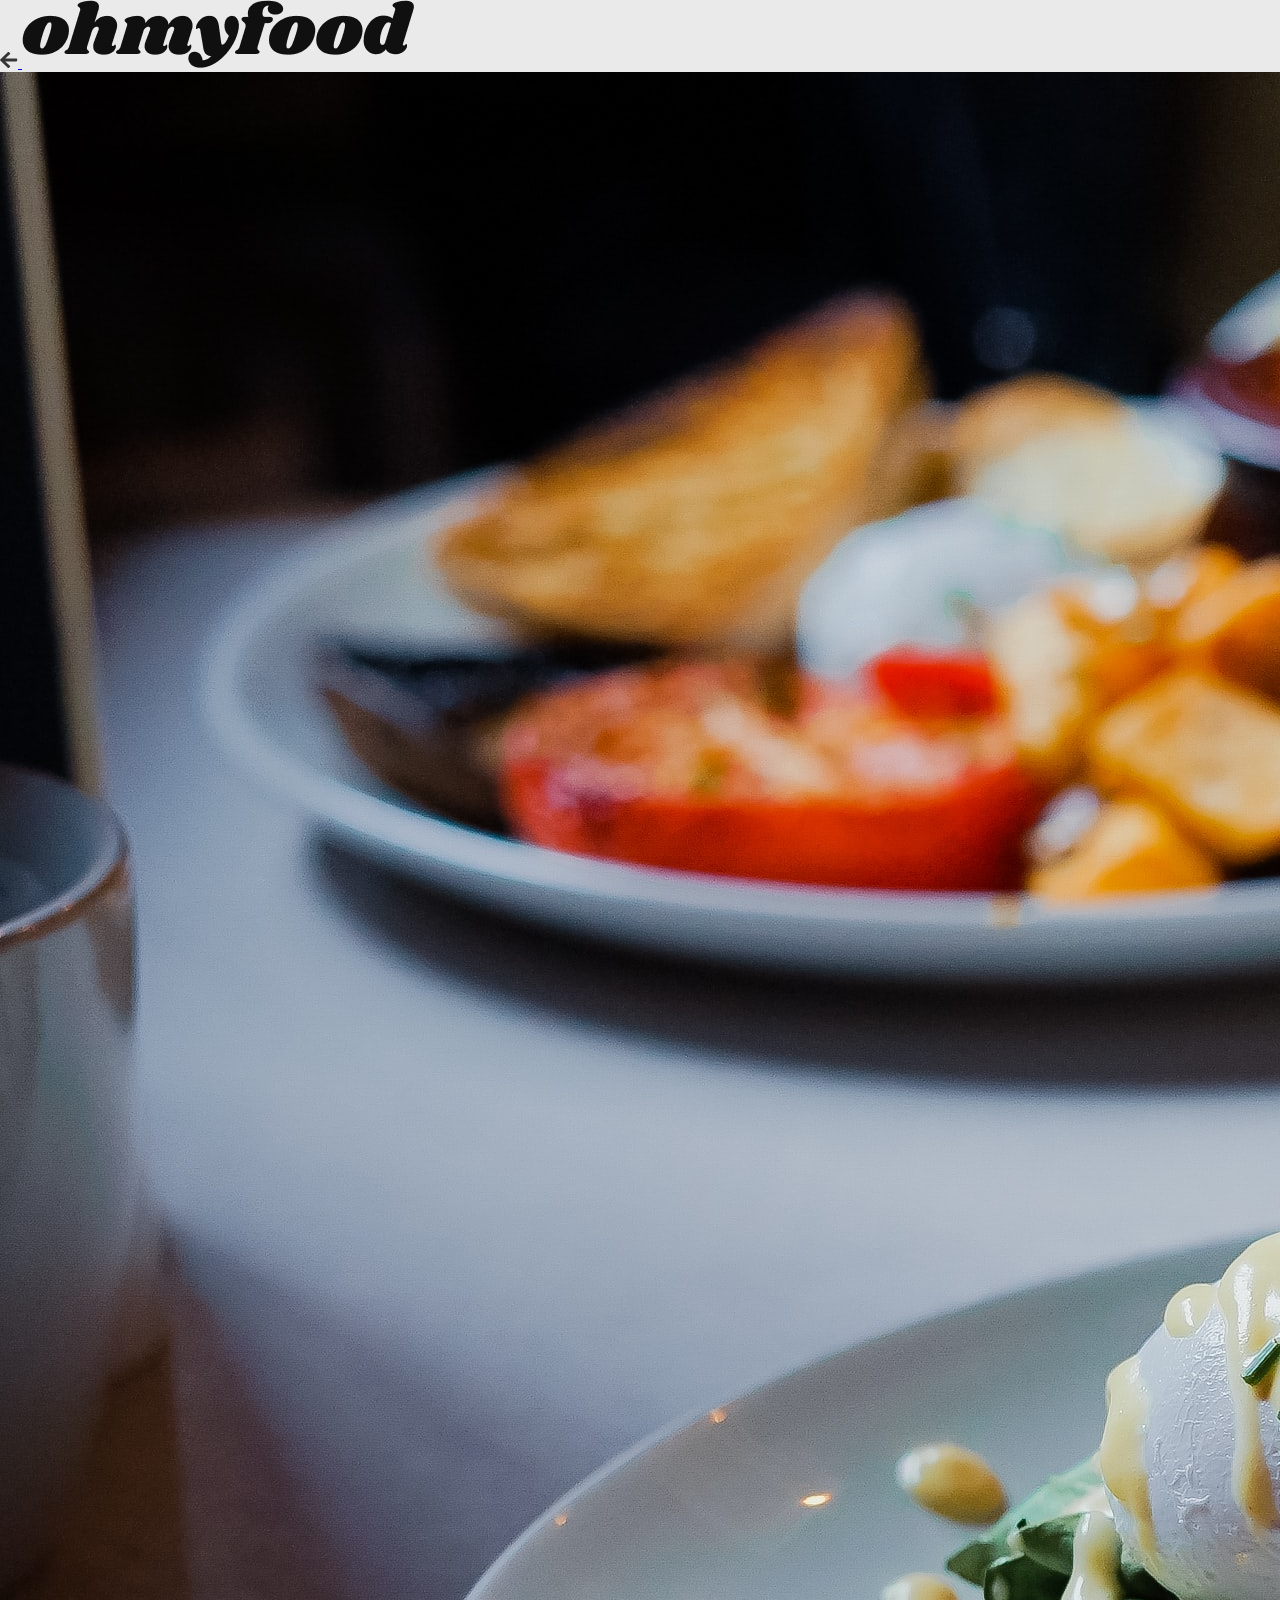
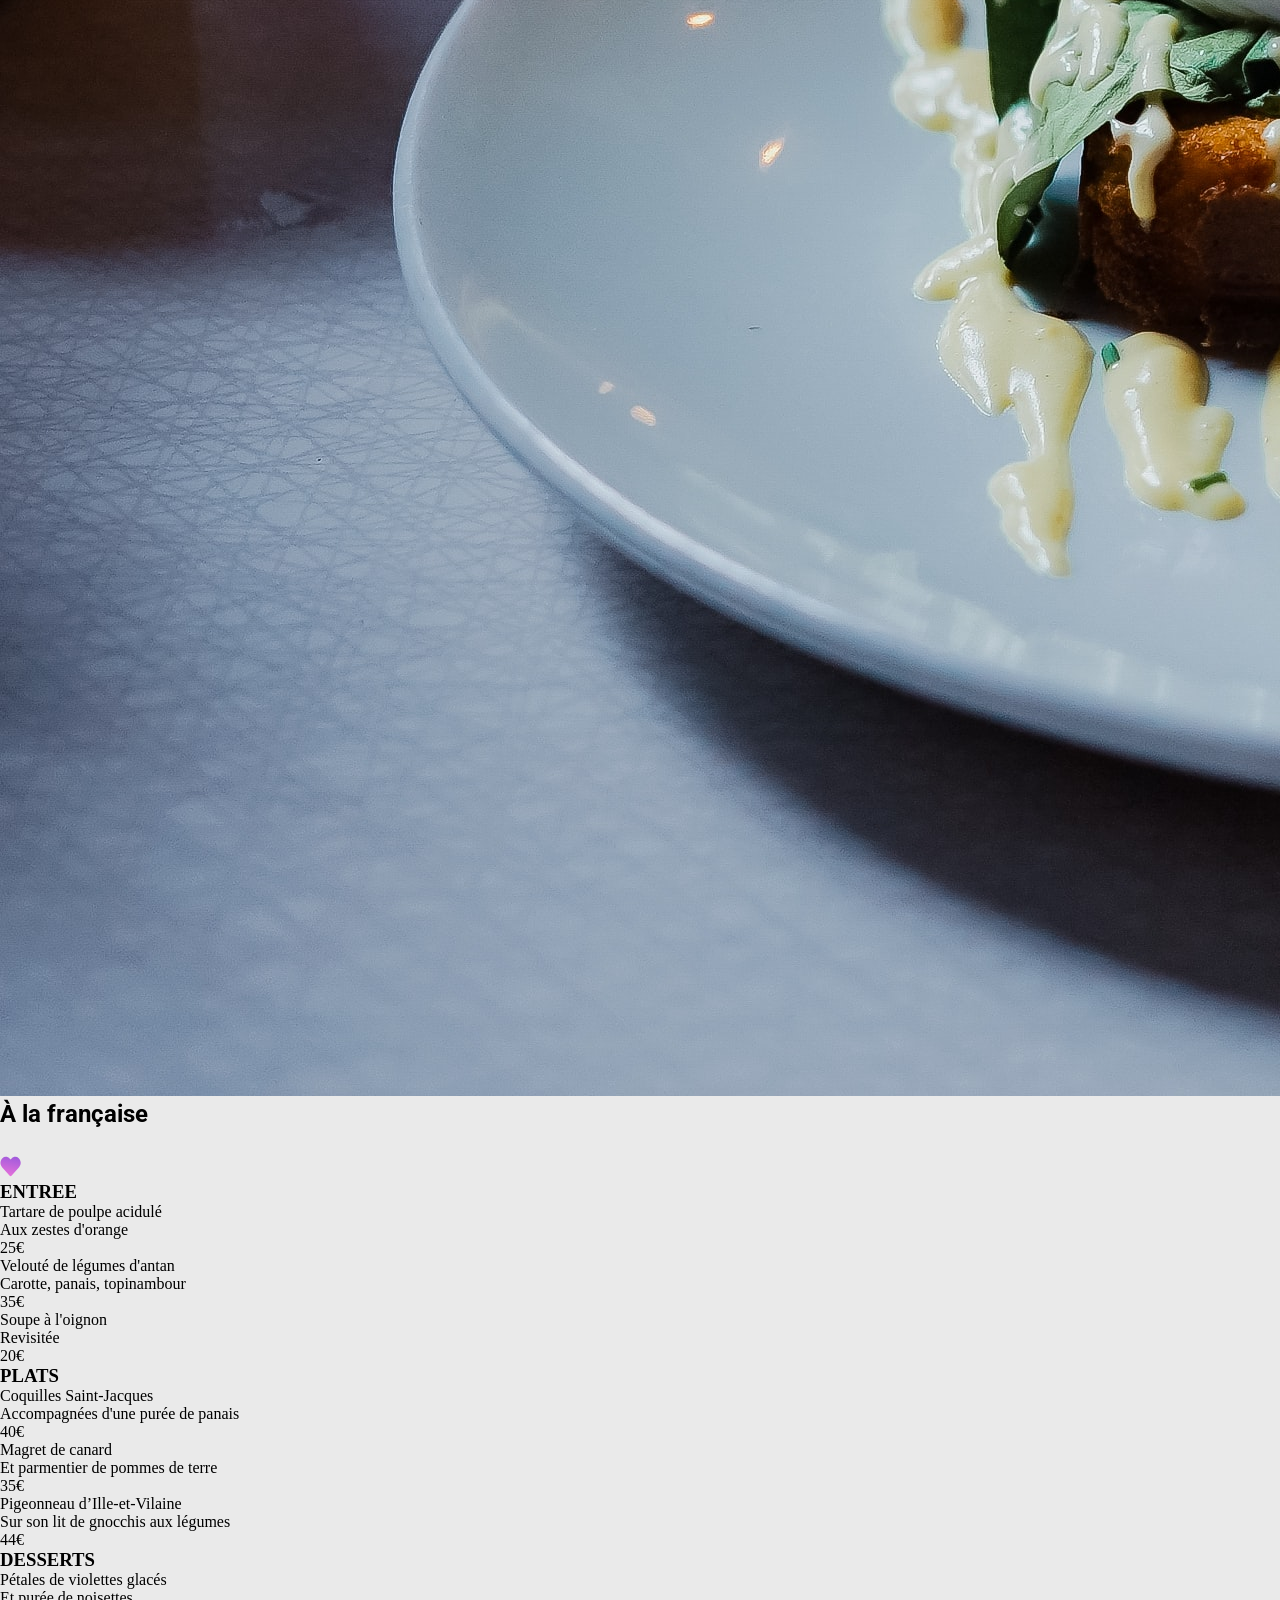
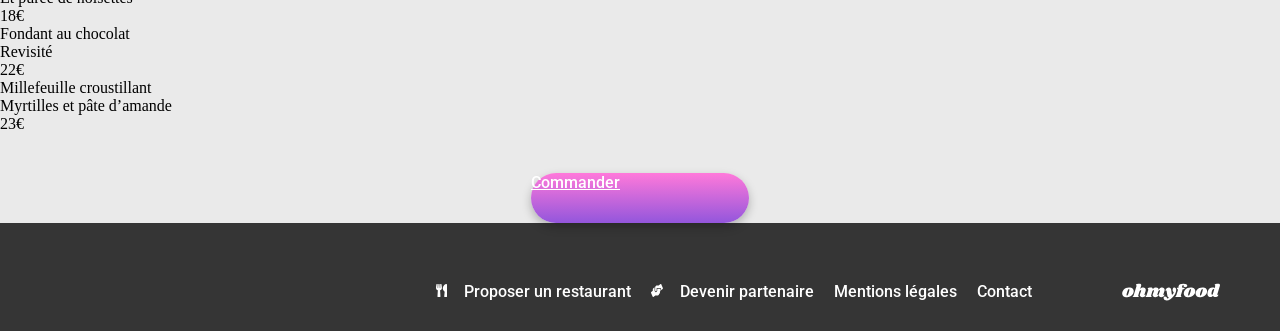
==== a-la-française.html @ cc8b1e30 "ajout du css version mobile" ====
<!DOCTYPE html>
<html lang="en">
<head>
    <meta charset="UTF-8">
    <meta name="viewport" content="width=device-width, initial-scale=1.0">
   <link rel="stylesheet" href="https://fonts.googleapis.com/css2?family=Roboto:wght@300;500;700&amp;family=Shrikhand&amp;display=swap">
    <link rel="stylesheet" href="style.css">
    <link rel="stylesheet" href="index.html">
    <link rel="stylesheet" href="../mon-nouveau-projet/a-la-française.html">
    <link rel="stylesheet" href="index.html/restaurant/a-la-française">
    <title>OhMyFood- Menu a-la-française</title>
</head>
<body>
    <div class="loader">
        <div class="loader_container">
            <div class="loader_container_logo"></div>
        </div>
    </div>
    <header>
        <nav>
            <a href="index.html">
                <svg width="18" height="16" viewBox="0 0 18 16" fill="none" xmlns="http://www.w3.org/2000/svg">
                    <path d="M9.88557 14.9283L9.03347 15.7417C8.67267 16.0861 8.08924 16.0861 7.73228 15.7417L0.270601 8.62285C-0.0902003 8.27845 -0.0902003 7.72155 0.270601 7.38081L7.73228 0.258301C8.09308 -0.0861003 8.6765 -0.0861003 9.03347 0.258301L9.88557 1.07167C10.2502 1.41974 10.2425 1.98763 9.87022 2.32837L5.24505 6.53446H16.2764C16.7869 6.53446 17.1976 6.9265 17.1976 7.41379V8.58622C17.1976 9.07351 16.7869 9.46554 16.2764 9.46554H5.24505L9.87022 13.6716C10.2464 14.0124 10.254 14.5803 9.88557 14.9283Z" fill="#353535"></path>
                </svg>  
            </a>

            <img class="" src="logo/ohmyfood.png" alt="OhMyFood">
        </nav>
        
        <img class="MenuBanner" src="logo/restaurants/toa-heftiba-DQKerTsQwi0-unsplash.jpg" alt="OhMyFood Menu à la française">

    </header>
    <main class="containerRestaurant">
        <div class="restaurantName">
            <h2>À la française</h2>
            <svg class="heart--inactive" width="23" height="21" viewBox="0 0 25 21" fill="none" xmlns="http://www.w3.org/2000/svg">
                <path d="M20.3647 1.4363C18.01 -0.752765 14.5081 -0.359015 12.3468 2.0738L11.5003 3.02536L10.6538 2.0738C8.49677 -0.359015 4.99052 -0.752765 2.63583 1.4363C-0.0626076 3.9488 -0.204405 8.45817 2.21044 11.1816L10.5249 20.5472C11.062 21.1519 11.9343 21.1519 12.4714 20.5472L20.7858 11.1816C23.205 8.45817 23.0632 3.9488 20.3647 1.4363Z" fill="url(#paint0_linear_25368_712)"></path>
                <defs>
                <linearGradient id="paint0_linear_25368_712" x1="11.5" y1="-5.45973" x2="3.93419" y2="27.9927" gradientUnits="userSpaceOnUse">
                <stop stop-color="#9356DC"></stop>
                <stop offset="1" stop-color="#FF79DA"></stop>
                </linearGradient>
                </defs>
            </svg>
        </div>

        <div class="cardsMenuList">
            <h3 class="cardsMenuList_title">ENTREE</h3>
            <ul class="cardsMenuList_content">
                <li>
                    <div class="dishDescription">
                        <p class="dishTitle">Tartare de poulpe acidulé</p>
                        <p class="dishInfo">Aux zestes d'orange</p>
                    </div>

                    <span class="dishPrice">25€</span>
                </li>
                <li>
                    <div class="dishDescription">
                        <p class="dishTitle">Velouté de légumes d'antan</p>
                        <p class="dishInfo">Carotte, panais, topinambour</p>
                    </div>

                    <span class="dishPrice">35€</span>
                </li>
                <li>
                    <div class="dishDescription">
                        <p class="dishTitle">Soupe à l'oignon</p>
                        <p class="dishInfo">Revisitée</p>
                    </div>

                    <span class="dishPrice">20€</span>
                </li>
            </ul>
        </div>
        <div class="cardsMenuList">
            <h3 class="cardsMenuList_title">PLATS</h3>
            <ul class="cardsMenuList_content">
                <li>
                    <div class="dishDescription">
                        <p class="dishTitle">Coquilles Saint-Jacques</p>
                        <p class="dishInfo">Accompagnées d'une purée de panais</p>
                    </div>

                    <span class="dishPrice">40€</span>
                </li>
                <li>
                    <div class="dishDescription">
                        <p class="dishTitle">Magret de canard</p>
                        <p class="dishInfo">Et parmentier de pommes de terre</p>
                    </div>

                    <span class="dishPrice">35€</span>
                </li>
                <li>
                    <div class="dishDescription">
                        <p class="dishTitle">Pigeonneau d’Ille-et-Vilaine</p>
                        <p class="dishInfo">Sur son lit de gnocchis aux légumes</p>
                    </div>

                    <span class="dishPrice">44€</span>
                </li>
            </ul>
        </div>
        <div class="cardsMenuList">
            <h3 class="cardsMenuList_title">DESSERTS</h3>
            <ul class="cardsMenuList_content">
                <li>
                    <div class="dishDescription">
                        <p class="dishTitle">Pétales de violettes glacés</p>
                        <p class="dishInfo">Et purée de noisettes</p>
                    </div>

                    <span class="dishPrice">18€</span>
                </li>
                <li>
                    <div class="dishDescription">
                        <p class="dishTitle">Fondant au chocolat</p>
                        <p class="dishInfo">Revisité</p>
                    </div>

                    <span class="dishPrice">22€</span>
                </li>
                <li>
                    <div class="dishDescription">
                        <p class="dishTitle">Millefeuille croustillant</p>
                        <p class="dishInfo">Myrtilles et pâte d’amande</p>
                    </div>

                    <span class="dishPrice">23€</span>
                </li>
            </ul>
        </div>
        <a class="btn" href="#">Commander</a>
    </main>
    <footer>
        <svg width="98" height="18" viewBox="0 0 98 18" fill="none" xmlns="http://www.w3.org/2000/svg">
            <path d="M6.966 4.478C8.598 4.478 9.798 4.808 10.566 5.468C11.346 6.128 11.736 6.992 11.736 8.06C11.736 8.42 11.688 8.822 11.592 9.266C11.364 10.25 10.938 11.114 10.314 11.858C9.69 12.59 8.922 13.16 8.01 13.568C7.11 13.964 6.132 14.162 5.076 14.162C3.408 14.162 2.172 13.832 1.368 13.172C0.576 12.5 0.18 11.612 0.18 10.508C0.18 10.136 0.228 9.722 0.324 9.266C0.552 8.33 0.984 7.502 1.62 6.782C2.268 6.05 3.054 5.486 3.978 5.09C4.914 4.682 5.91 4.478 6.966 4.478ZM6.912 6.08C6.66 6.08 6.39 6.308 6.102 6.764C5.826 7.208 5.496 8.054 5.112 9.302C4.728 10.55 4.536 11.426 4.536 11.93C4.536 12.194 4.578 12.374 4.662 12.47C4.746 12.554 4.86 12.596 5.004 12.596C5.256 12.62 5.514 12.404 5.778 11.948C6.054 11.492 6.396 10.604 6.804 9.284C7.176 8.12 7.362 7.274 7.362 6.746C7.362 6.494 7.32 6.32 7.236 6.224C7.164 6.128 7.056 6.08 6.912 6.08ZM22.4949 11.516C22.4709 11.564 22.4589 11.636 22.4589 11.732C22.4589 11.816 22.4769 11.882 22.5129 11.93C22.5609 11.978 22.6209 12.002 22.6929 12.002C22.8369 12.002 22.9569 11.942 23.0529 11.822C23.1609 11.69 23.2329 11.624 23.2689 11.624C23.3289 11.624 23.3769 11.666 23.4129 11.75C23.4489 11.822 23.4669 11.912 23.4669 12.02C23.4789 12.368 23.3649 12.71 23.1249 13.046C22.8849 13.37 22.5309 13.64 22.0629 13.856C21.6069 14.06 21.0549 14.162 20.4069 14.162C19.6149 14.162 18.9849 13.982 18.5169 13.622C18.0489 13.25 17.8089 12.758 17.7969 12.146C17.7969 11.702 17.9049 11.204 18.1209 10.652L19.1109 8.06C19.1709 7.904 19.2009 7.778 19.2009 7.682C19.2009 7.526 19.1469 7.406 19.0389 7.322C18.9429 7.226 18.8229 7.178 18.6789 7.178C18.4509 7.178 18.2169 7.286 17.9769 7.502C17.7489 7.706 17.5629 8.042 17.4189 8.51V8.474L16.2849 12.128C16.2489 12.272 16.2309 12.398 16.2309 12.506C16.2309 12.662 16.2609 12.788 16.3209 12.884C16.3809 12.968 16.4649 13.052 16.5729 13.136C16.6569 13.22 16.7169 13.292 16.7529 13.352C16.7889 13.4 16.7949 13.466 16.7709 13.55C16.7109 13.706 16.5909 13.82 16.4109 13.892C16.2309 13.964 15.9549 14 15.5829 14H11.4789C11.1669 14 10.9389 13.952 10.7949 13.856C10.6509 13.748 10.6029 13.61 10.6509 13.442C10.6989 13.298 10.8249 13.172 11.0289 13.064C11.2089 12.968 11.3589 12.854 11.4789 12.722C11.5989 12.59 11.7009 12.38 11.7849 12.092L14.5209 3.11C14.5569 3.002 14.5749 2.912 14.5749 2.84C14.5749 2.708 14.5389 2.6 14.4669 2.516C14.4069 2.432 14.3229 2.348 14.2149 2.264C14.0949 2.168 14.0049 2.084 13.9449 2.012C13.8969 1.94 13.8909 1.844 13.9269 1.724C13.9989 1.448 14.3769 1.208 15.0609 1.004C15.7449 0.799999 16.4589 0.698 17.2029 0.698C17.8989 0.698 18.4089 0.83 18.7329 1.094C19.0689 1.358 19.2369 1.718 19.2369 2.174C19.2369 2.438 19.1949 2.696 19.1109 2.948L18.1389 6.116C18.6069 5.504 19.0989 5.078 19.6149 4.838C20.1429 4.598 20.7129 4.478 21.3249 4.478C22.0569 4.478 22.6449 4.7 23.0889 5.144C23.5449 5.588 23.7729 6.164 23.7729 6.872C23.7729 7.244 23.7129 7.61 23.5929 7.97L22.4949 11.516ZM41.3582 11.516C41.3342 11.564 41.3222 11.636 41.3222 11.732C41.3222 11.816 41.3402 11.882 41.3762 11.93C41.4242 11.978 41.4842 12.002 41.5562 12.002C41.7002 12.002 41.8202 11.942 41.9162 11.822C42.0242 11.69 42.0962 11.624 42.1322 11.624C42.1922 11.624 42.2402 11.666 42.2762 11.75C42.3122 11.822 42.3302 11.912 42.3302 12.02C42.3422 12.368 42.2282 12.71 41.9882 13.046C41.7482 13.37 41.3942 13.64 40.9262 13.856C40.4702 14.06 39.9182 14.162 39.2702 14.162C38.4782 14.162 37.8482 13.982 37.3802 13.622C36.9122 13.25 36.6722 12.758 36.6602 12.146C36.6602 11.702 36.7682 11.204 36.9842 10.652L37.9742 8.06C38.0342 7.904 38.0642 7.778 38.0642 7.682C38.0642 7.526 38.0102 7.406 37.9022 7.322C37.8062 7.226 37.6862 7.178 37.5422 7.178C37.3382 7.178 37.1282 7.268 36.9122 7.448C36.6962 7.628 36.5042 7.91 36.3362 8.294L35.3462 11.516C35.3222 11.564 35.3102 11.636 35.3102 11.732C35.3102 11.816 35.3282 11.882 35.3642 11.93C35.4122 11.978 35.4722 12.002 35.5442 12.002C35.6882 12.002 35.8082 11.942 35.9042 11.822C36.0122 11.69 36.0842 11.624 36.1202 11.624C36.1802 11.624 36.2282 11.666 36.2642 11.75C36.3002 11.822 36.3182 11.912 36.3182 12.02C36.3302 12.368 36.2162 12.71 35.9762 13.046C35.7362 13.37 35.3822 13.64 34.9142 13.856C34.4582 14.06 33.9062 14.162 33.2582 14.162C32.4662 14.162 31.8362 13.982 31.3682 13.622C30.9002 13.25 30.6602 12.758 30.6482 12.146C30.6482 11.702 30.7562 11.204 30.9722 10.652L31.9622 8.06C32.0222 7.904 32.0522 7.778 32.0522 7.682C32.0522 7.526 31.9982 7.406 31.8902 7.322C31.7942 7.226 31.6742 7.178 31.5302 7.178C31.3262 7.178 31.1162 7.268 30.9002 7.448C30.6842 7.616 30.5042 7.892 30.3602 8.276L29.1722 12.128C29.1242 12.26 29.1002 12.386 29.1002 12.506C29.1002 12.65 29.1302 12.77 29.1902 12.866C29.2502 12.95 29.3342 13.04 29.4422 13.136C29.5262 13.208 29.5862 13.274 29.6222 13.334C29.6582 13.394 29.6642 13.466 29.6402 13.55C29.5922 13.706 29.4782 13.82 29.2982 13.892C29.1182 13.964 28.8362 14 28.4522 14H24.3482C24.0362 14 23.8142 13.952 23.6822 13.856C23.5382 13.748 23.4842 13.61 23.5202 13.442C23.5682 13.298 23.6942 13.172 23.8982 13.064C24.0782 12.968 24.2282 12.854 24.3482 12.722C24.4682 12.59 24.5702 12.38 24.6542 12.092L26.2562 6.89C26.2802 6.83 26.2922 6.746 26.2922 6.638C26.2922 6.506 26.2622 6.404 26.2022 6.332C26.1542 6.26 26.0702 6.17 25.9502 6.062C25.8302 5.966 25.7462 5.882 25.6982 5.81C25.6502 5.738 25.6442 5.642 25.6802 5.522C25.7522 5.246 26.1302 5.006 26.8142 4.802C27.4982 4.586 28.2122 4.478 28.9562 4.478C29.5442 4.478 30.0062 4.64 30.3422 4.964C30.6902 5.288 30.8582 5.732 30.8462 6.296C31.3382 5.612 31.8542 5.138 32.3942 4.874C32.9462 4.61 33.5402 4.478 34.1762 4.478C34.8722 4.478 35.4362 4.682 35.8682 5.09C36.3122 5.486 36.5582 6.008 36.6062 6.656C37.1222 5.84 37.6742 5.276 38.2622 4.964C38.8502 4.64 39.4922 4.478 40.1882 4.478C40.9202 4.478 41.5082 4.7 41.9522 5.144C42.4082 5.588 42.6362 6.164 42.6362 6.872C42.6362 7.244 42.5762 7.61 42.4562 7.97L41.3582 11.516ZM52.4658 4.478C52.9938 4.478 53.4138 4.694 53.7258 5.126C54.0498 5.546 54.2118 6.122 54.2118 6.854C54.2118 7.49 54.0978 8.174 53.8698 8.906C53.4258 10.382 52.7118 11.774 51.7278 13.082C50.7558 14.39 49.6338 15.44 48.3618 16.232C47.1018 17.024 45.8418 17.42 44.5818 17.42C43.9578 17.42 43.4178 17.312 42.9618 17.096C42.5178 16.88 42.1818 16.592 41.9538 16.232C41.7138 15.872 41.5938 15.488 41.5938 15.08C41.5938 14.9 41.6238 14.702 41.6838 14.486C41.7918 14.15 41.9718 13.892 42.2238 13.712C42.4758 13.532 42.7758 13.442 43.1238 13.442C43.6758 13.442 44.1258 13.628 44.4738 14C44.8338 14.384 45.0618 14.906 45.1578 15.566C45.9258 15.53 46.6338 15.2 47.2818 14.576C46.6698 14.468 46.2138 14.264 45.9138 13.964C45.6258 13.652 45.4278 13.172 45.3198 12.524L44.5998 8.114C44.5638 7.886 44.5098 7.73 44.4378 7.646C44.3778 7.55 44.2938 7.502 44.1858 7.502C44.1018 7.502 43.9998 7.544 43.8798 7.628C43.7718 7.712 43.6938 7.754 43.6458 7.754C43.5498 7.754 43.5018 7.652 43.5018 7.448C43.5018 7.28 43.5318 7.1 43.5918 6.908C43.8078 6.224 44.2098 5.648 44.7978 5.18C45.3858 4.7 46.0698 4.46 46.8498 4.46C47.6178 4.46 48.1818 4.688 48.5418 5.144C48.9138 5.6 49.1538 6.302 49.2618 7.25L49.8018 11.21C49.8378 11.51 49.9458 11.66 50.1258 11.66C50.3418 11.66 50.5938 11.468 50.8818 11.084C51.1698 10.688 51.4518 10.13 51.7278 9.41C51.3678 9.086 51.0918 8.714 50.8998 8.294C50.7078 7.874 50.6118 7.424 50.6118 6.944C50.6118 6.572 50.6598 6.236 50.7558 5.936C50.8998 5.456 51.1218 5.096 51.4218 4.856C51.7338 4.604 52.0818 4.478 52.4658 4.478ZM61.4319 0.698C62.7159 0.698 63.6759 0.896 64.3119 1.292C64.9599 1.676 65.2839 2.15 65.2839 2.714C65.2839 3.17 65.0919 3.524 64.7079 3.776C64.3359 4.016 63.8439 4.136 63.2319 4.136C62.6679 4.136 62.2299 3.998 61.9179 3.722C61.6059 3.446 61.4499 3.104 61.4499 2.696C61.4499 2.444 61.5279 2.18 61.6839 1.904C61.3239 1.904 61.0239 1.994 60.7839 2.174C60.5439 2.342 60.3579 2.636 60.2259 3.056C60.1539 3.32 60.1179 3.566 60.1179 3.794C60.1179 4.082 60.1659 4.31 60.2619 4.478C60.3699 4.634 60.5199 4.712 60.7119 4.712H61.7739C62.3979 4.712 62.7099 4.904 62.7099 5.288C62.7099 5.336 62.6979 5.408 62.6739 5.504C62.6019 5.768 62.4519 5.966 62.2239 6.098C62.0079 6.23 61.6779 6.296 61.2339 6.296H60.6939L58.9119 12.128C58.8759 12.272 58.8579 12.398 58.8579 12.506C58.8579 12.662 58.8879 12.788 58.9479 12.884C59.0079 12.968 59.0919 13.052 59.1999 13.136C59.2839 13.22 59.3439 13.292 59.3799 13.352C59.4159 13.4 59.4219 13.466 59.3979 13.55C59.3379 13.706 59.2179 13.82 59.0379 13.892C58.8579 13.964 58.5819 14 58.2099 14H54.1059C53.7939 14 53.5659 13.952 53.4219 13.856C53.2779 13.748 53.2299 13.61 53.2779 13.442C53.3259 13.298 53.4519 13.172 53.6559 13.064C53.8359 12.968 53.9859 12.854 54.1059 12.722C54.2259 12.59 54.3279 12.38 54.4119 12.092L55.8159 7.484C55.8759 7.304 55.9059 7.118 55.9059 6.926C55.9059 6.686 55.8519 6.5 55.7439 6.368C55.6479 6.224 55.4979 6.068 55.2939 5.9C55.1619 5.792 55.0599 5.702 54.9879 5.63C54.9279 5.546 54.8979 5.45 54.8979 5.342C54.8859 5.114 54.9639 4.952 55.1319 4.856C55.3119 4.76 55.6479 4.712 56.1399 4.712H56.5899C56.5059 4.412 56.4639 4.112 56.4639 3.812C56.4639 3.512 56.5179 3.2 56.6259 2.876C56.8539 2.264 57.3399 1.748 58.0839 1.328C58.8399 0.907999 59.9559 0.698 61.4319 0.698ZM68.5422 4.478C70.1742 4.478 71.3742 4.808 72.1422 5.468C72.9222 6.128 73.3122 6.992 73.3122 8.06C73.3122 8.42 73.2642 8.822 73.1682 9.266C72.9402 10.25 72.5142 11.114 71.8902 11.858C71.2662 12.59 70.4982 13.16 69.5862 13.568C68.6862 13.964 67.7082 14.162 66.6522 14.162C64.9842 14.162 63.7482 13.832 62.9442 13.172C62.1522 12.5 61.7562 11.612 61.7562 10.508C61.7562 10.136 61.8042 9.722 61.9002 9.266C62.1282 8.33 62.5602 7.502 63.1962 6.782C63.8442 6.05 64.6302 5.486 65.5542 5.09C66.4902 4.682 67.4862 4.478 68.5422 4.478ZM68.4882 6.08C68.2362 6.08 67.9662 6.308 67.6782 6.764C67.4022 7.208 67.0722 8.054 66.6882 9.302C66.3042 10.55 66.1122 11.426 66.1122 11.93C66.1122 12.194 66.1542 12.374 66.2382 12.47C66.3222 12.554 66.4362 12.596 66.5802 12.596C66.8322 12.62 67.0902 12.404 67.3542 11.948C67.6302 11.492 67.9722 10.604 68.3802 9.284C68.7522 8.12 68.9382 7.274 68.9382 6.746C68.9382 6.494 68.8962 6.32 68.8122 6.224C68.7402 6.128 68.6322 6.08 68.4882 6.08ZM80.3547 4.478C81.9867 4.478 83.1867 4.808 83.9547 5.468C84.7347 6.128 85.1247 6.992 85.1247 8.06C85.1247 8.42 85.0767 8.822 84.9807 9.266C84.7527 10.25 84.3267 11.114 83.7027 11.858C83.0787 12.59 82.3107 13.16 81.3987 13.568C80.4987 13.964 79.5207 14.162 78.4647 14.162C76.7967 14.162 75.5607 13.832 74.7567 13.172C73.9647 12.5 73.5687 11.612 73.5687 10.508C73.5687 10.136 73.6167 9.722 73.7127 9.266C73.9407 8.33 74.3727 7.502 75.0087 6.782C75.6567 6.05 76.4427 5.486 77.3667 5.09C78.3027 4.682 79.2987 4.478 80.3547 4.478ZM80.3007 6.08C80.0487 6.08 79.7787 6.308 79.4907 6.764C79.2147 7.208 78.8847 8.054 78.5007 9.302C78.1167 10.55 77.9247 11.426 77.9247 11.93C77.9247 12.194 77.9667 12.374 78.0507 12.47C78.1347 12.554 78.2487 12.596 78.3927 12.596C78.6447 12.62 78.9027 12.404 79.1667 11.948C79.4427 11.492 79.7847 10.604 80.1927 9.284C80.5647 8.12 80.7507 7.274 80.7507 6.746C80.7507 6.494 80.7087 6.32 80.6247 6.224C80.5527 6.128 80.4447 6.08 80.3007 6.08ZM95.2632 11.408C95.2392 11.504 95.2272 11.57 95.2272 11.606C95.2272 11.69 95.2512 11.756 95.2992 11.804C95.3472 11.852 95.4072 11.876 95.4792 11.876C95.6232 11.876 95.7432 11.816 95.8392 11.696C95.9472 11.564 96.0192 11.498 96.0552 11.498C96.1152 11.498 96.1632 11.54 96.1992 11.624C96.2352 11.708 96.2532 11.804 96.2532 11.912C96.2652 12.236 96.1392 12.566 95.8752 12.902C95.6232 13.238 95.2812 13.514 94.8492 13.73C94.4172 13.946 93.9492 14.054 93.4452 14.054C92.8452 14.054 92.3232 13.94 91.8792 13.712C91.4352 13.484 91.1292 13.184 90.9612 12.812C90.6372 13.232 90.2652 13.544 89.8452 13.748C89.4252 13.952 88.9812 14.054 88.5132 14.054C87.9612 14.054 87.4452 13.916 86.9652 13.64C86.4972 13.364 86.1192 12.974 85.8312 12.47C85.5552 11.954 85.4172 11.372 85.4172 10.724C85.4172 9.632 85.6212 8.606 86.0292 7.646C86.4492 6.674 87.0312 5.894 87.7752 5.306C88.5192 4.706 89.3652 4.406 90.3132 4.406C90.8292 4.406 91.2672 4.466 91.6272 4.586C91.9992 4.706 92.3352 4.886 92.6352 5.126L93.2472 3.11C93.2832 3.002 93.3012 2.912 93.3012 2.84C93.3012 2.708 93.2652 2.6 93.1932 2.516C93.1332 2.432 93.0492 2.348 92.9412 2.264C92.8212 2.168 92.7312 2.084 92.6712 2.012C92.6232 1.94 92.6172 1.844 92.6532 1.724C92.7252 1.448 93.1032 1.208 93.7872 1.004C94.4712 0.799999 95.1852 0.698 95.9292 0.698C96.6252 0.698 97.1352 0.83 97.4592 1.094C97.7952 1.358 97.9632 1.718 97.9632 2.174C97.9632 2.438 97.9212 2.696 97.8372 2.948L95.2632 11.408ZM92.2572 6.35C92.0652 6.182 91.8552 6.098 91.6272 6.098C91.2792 6.098 90.9372 6.356 90.6012 6.872C90.2652 7.388 89.9952 8.012 89.7912 8.744C89.5872 9.476 89.4912 10.136 89.5032 10.724C89.5032 11.384 89.7192 11.714 90.1512 11.714C90.3072 11.714 90.4392 11.654 90.5472 11.534C90.6552 11.402 90.7572 11.192 90.8532 10.904L92.2572 6.35Z" fill="white"></path>
        </svg>
        <ul>
            <li><svg width="11" height="13" viewBox="0 0 11 13" fill="none" xmlns="http://www.w3.org/2000/svg">
                    <path d="M5.49736 0.385973C5.51851 0.505308 5.92308 2.78538 5.92308 3.65628C5.92308 4.9842 5.18798 5.93127 4.1012 6.31213L4.44231 12.3576C4.46082 12.7055 4.1726 13 3.80769 13H2.11538C1.75313 13 1.46226 12.708 1.48077 12.3576L1.82188 6.31213C0.732452 5.93127 0 4.98166 0 3.65628C0 2.78284 0.404567 0.505308 0.425721 0.385973C0.510337 -0.129456 1.62356 -0.137073 1.69231 0.413902V3.99905C1.72668 4.08538 2.09159 4.0803 2.11538 3.99905C2.1524 3.35667 2.32428 0.464683 2.32692 0.398668C2.41418 -0.129456 3.50889 -0.129456 3.59351 0.398668C3.5988 0.467223 3.76803 3.35667 3.80505 3.99905C3.82885 4.0803 4.19639 4.08538 4.22813 3.99905V0.413902C4.29688 -0.134534 5.41274 -0.129456 5.49736 0.385973ZM8.64928 7.64005L8.25264 12.3398C8.22091 12.6953 8.51442 13 8.88462 13H10.3654C10.7171 13 11 12.7283 11 12.3906V0.60941C11 0.274254 10.7171 3.62896e-05 10.3654 3.62896e-05C8.18389 3.62896e-05 4.51106 4.53225 8.64928 7.64005Z" fill="white"></path>
                </svg>
                Proposer un restaurant
            </li>
            <li><svg width="12" height="13" viewBox="0 0 12 13" fill="none" xmlns="http://www.w3.org/2000/svg">
                    <path d="M9.08765 4.87486H6.2572V6.29686C6.2572 7.30495 5.65573 8.12514 4.91646 8.12514C4.1772 8.12514 3.57573 7.30495 3.57573 6.29686V3.2091L2.3672 4.19941C2.00781 4.49143 1.78808 5.02214 1.78808 5.59094V6.79202L0.298367 7.96516C0.0134597 8.18862 -0.0852336 8.68632 0.0804966 9.07483L1.57021 12.5943C1.73407 12.9828 2.09905 13.1148 2.38396 12.8914L4.30941 11.3754H6.85309C7.51042 11.3754 8.04485 10.6466 8.04485 9.75027H8.3428C8.67239 9.75027 8.93868 9.38716 8.93868 8.93771V7.31257H9.08765C9.33531 7.31257 9.53456 7.04087 9.53456 6.70314V5.48429C9.53456 5.14656 9.33531 4.87486 9.08765 4.87486ZM11.838 3.92517L10.3483 0.405735C10.1844 0.0172256 9.81947 -0.114817 9.53456 0.10864L7.60911 1.62459H5.70601C5.48255 1.62459 5.26468 1.71092 5.07475 1.8709L4.45093 2.40161C4.27589 2.54888 4.17161 2.81043 4.17161 3.08975V6.29686C4.17161 6.85804 4.50493 7.31257 4.91646 7.31257C5.328 7.31257 5.66132 6.85804 5.66132 6.29686V4.06229H9.08765C9.66305 4.06229 10.1304 4.69965 10.1304 5.48429V6.20798L11.6202 5.03484C11.9051 4.80884 12.0019 4.31368 11.838 3.92517Z" fill="white"></path>
                </svg>
                Devenir partenaire
            </li>
            <li>Mentions légales</li>
            <li><a href>Contact</a></li>
        </ul>
    </footer>

</body>

  
</body>
</html>
---- style.css ----
@charset "UTF-8";
* {
  margin: 0;
  padding: 0;
  box-sizing: border-box;
}

/*=====mobile device======*/
h1 {
  font-family: "roboto" sans-serif;
  font-size: 24px;
  color: black;
  font-weight: 700;
  line-height: 28px;
  color: #000;
  margin: 0px;
  padding: 39px 50px 0px 50px;
}

h2 {
  font-family: "roboto";
  font-size: 24px;
  color: black;
  font-weight: 700;
  margin: 0px;
  padding: 0px 0px 26px 20px;
}

body {
  background-color: #eaeaea;
  margin: 0px;
  padding: 0px;
}

head {
  display: none;
}

/*================Header===============*/
.loader {
  position: absolute;
  background-color: #353535;
  position: fixed;
  width: 100vw;
  height: 100vh;
  top: 0px;
  left: 0px;
  right: 0px;
  bottom: 0px;
  z-index: 100;
  opacity: 0;
  animation-name: anim-loader;
  animation-duration: 2s;
  animation-fill-mode: forwards;
}

.loader_content {
  display: flex;
  flex-direction: column;
  justify-content: center;
  align-items: center;
  width: 100%;
  height: 100%;
}

.loader_title {
  font-family: Shrikhand;
  font-size: 70px;
  font-weight: 400;
  color: white;
}

.loader_anim {
  width: 80px;
  height: 80px;
  border: 15px solid #FF79DA;
  border-bottom-color: #9356DC;
  border-radius: 50%;
  box-sizing: border-box;
  animation: rotation 1s linear infinite;
}

.top-bar {
  position: relative;
  background-color: white;
  width: 100%;
  height: 63px;
  display: flex;
  align-items: center;
  justify-content: center;
  box-shadow: 0px 2px 4px 0px rgba(0, 0, 38, 0.15);
}

.top-bar_img {
  display: block;
  height: 30px;
  width: 162px;
}

/*================Section banniére============*/
.location {
  width: 100%;
  height: 50px;
  background-color: #eaeaea;
  display: flex;
  gap: 17px;
  justify-content: center;
  align-items: center;
}

.location i {
  color: #353535;
}

.fa-solid {
  font-weight: 900;
  font-family: "Font Awesome 6 Free";
}

.location_input {
  padding: 0px;
  width: 110px;
  height: 100%;
  border: none;
  background-color: transparent;
  font-family: "roboto";
  font-size: 16px;
  color: #353535;
}

.reservation {
  background-color: #f6f6f6;
  padding-bottom: 57px;
  text-align: center;
}

h1 {
  font-family: "roboto", sans-serif;
  font-size: 24px;
  font-weight: 700;
  margin: 0px;
  padding: 39px 50px 0px 50px;
  color: #000;
}

.reservation p {
  font-family: "roboto", sans-serif;
  font-size: 16px;
  color: #353535;
  font-weight: 300;
  padding: 0px 30px 29px 30px;
  margin: 0px;
}

.reservation .btn {
  margin-top: 27px;
}

.btn {
  width: 218px;
  height: 50px;
  border-radius: 25px;
  border: none;
  background: linear-gradient(#FF79DA, #9356DC);
  box-shadow: 0px 4px 10px 0px rgba(0, 0, 0, 0.25);
  font-family: "Roboto", sans-serif;
  font-size: 16px;
  color: white;
  font-weight: 500;
  display: block;
  position: relative;
  margin-left: auto;
  margin-right: auto;
  z-index: 1;
}

.btn::after {
  content: "";
  border-radius: 25px;
  position: absolute;
  top: 0;
  right: 0;
  bottom: 0;
  left: 0;
  background-color: rgba(255, 255, 255, 0.2);
  box-shadow: 0px 4px 15px 0px rgba(0, 0, 0, 0.35);
  opacity: 0;
  z-index: -1;
  transition: opacity 300ms;
}

/*=================Section Fonctionnement===========*/
.fonctionnement {
  background-color: white;
  padding: 48px 0px 60px 0px;
}

h2 {
  font-family: "roboto", sans-serif;
  font-size: 24px;
  font-weight: 700;
  padding: 0px 0px 26px 20px;
  color: #000;
  margin: 0px;
}

.fonctionnement .container-fonc {
  display: flex;
  flex-flow: row wrap;
  align-items: center;
  gap: 25px;
  padding: 0px 20px 0px 20px;
}

.fonctionnement .choice {
  position: relative;
  padding-left: 12px;
  width: 95%;
}

.fonctionnement .choice_number {
  display: inline-block;
  margin: 0px;
  position: absolute;
  left: 0px;
  top: 24px;
  background-color: #9356DC;
  height: 24px;
  width: 24px;
  line-height: 26px;
  text-align: center;
  border-radius: 24px;
  font-family: "Roboto", sans-serif;
  font-size: 14px;
  color: #f6f6f6;
  font-weight: 500;
}

.fonctionnement .choice_bloc {
  height: 72px;
  background-color: #f6f6f6;
  border-radius: 20px;
  box-shadow: 0px 4px 15px 0px rgba(0, 0, 0, 0.15);
  padding-left: 33px;
  display: flex;
  align-items: center;
  gap: 27px;
}

.fonctionnement .choice_bloc--grey {
  color: #7e7e7e;
}

.fonctionnement .choice_bloc--purple {
  color: #9356DC;
}

.fonctionnement .choice_bloc p {
  margin: 0px;
  font-family: "Roboto", sans-serif;
  font-size: 16px;
  color: black;
  font-weight: 500;
}

/*=================Section Restaurants==============*/
.restaurant {
  padding: 54px 0px 66px 0px;
  width: 100%;
}

.restaurant .rest-container {
  display: flex;
  flex-direction: column;
  align-items: center;
  gap: 18px;
}

.restaurant .rest-container_link {
  display: block;
  width: 90%;
  height: 251px;
  background-color: white;
  border-radius: 15px;
  overflow: hidden;
  position: relative;
  text-decoration: none;
}

.restaurant .rest-container_tag {
  border-radius: 3px;
  position: absolute;
  top: 15px;
  right: 15px;
  background-color: #99e2d0;
  font-family: "Roboto", sans-serif;
  font-size: 14px;
  color: #008766;
  font-weight: 500;
  padding: 7px 9px 7px 9px;
}

.restaurant .rest-container_img {
  width: 100%;
  height: 174px;
  -o-object-fit: cover;
     object-fit: cover;
}

.restaurant .rest-container_text {
  display: flex;
  height: 72px;
  padding: 0px 25px 0px 13px;
  font-family: "Roboto";
  font-size: 17px;
  color: black;
  font-weight: 300;
  justify-content: space-between;
  align-items: center;
}

.heart-bloc {
  width: 22px;
  height: 22px;
  font-size: 22px;
  position: relative;
  cursor: pointer;
}

.heart-bloc .heart {
  position: absolute;
  top: 0px;
  left: 0px;
}

.fa-regular {
  font-weight: 400;
}

.heart-bloc .heart-gradient {
  position: absolute;
  top: 0px;
  left: 0px;
  opacity: 0;
  background: linear-gradient(#9356DC, #FF79DA);
  -webkit-background-clip: text;
          background-clip: text;
  color: transparent;
}

/*==================Footer==================*/
footer {
  display: flex;
  flex-flow: column;
  gap: 16px;
  padding: 25px 22px 22px 25px;
  background: #353535;
}

footer ul {
  display: flex;
  justify-content: flex-start;
  flex-flow: column;
  gap: 7px;
  margin: 0;
  padding: 0;
  list-style: none;
}

footer ul li {
  display: flex;
  align-items: baseline;
  gap: 17px;
  font-family: "roboto";
  font-size: 16px;
  font-weight: 500;
  line-height: 18px;
  color: #FFFFFF;
  list-style: none;
}

footer a {
  text-decoration: none;
  color: #FFFFFF;
}

/*======Menu des restaurants=====*/
/*la palette des gouts*/
/*la note enchantée*/
.top-bar {
  position: relative;
  background-color: white;
  width: 100%;
  height: 63px;
  display: flex;
  align-items: center;
  justify-content: center;
  box-shadow: 0px 2px 4px 0px rgba(0, 0, 0, 0.15);
}

.top-bar a {
  position: absolute;
  left: 17px;
  color: #353535;
  padding: 5px;
  font-size: 20px;
}

.fa-solid, .fas {
  font-weight: 900;
}

.top-bar_img {
  display: block;
  height: 30px;
  width: 162px;
}

.image {
  width: 100%;
  height: 275px;
}

.image img {
  width: 100%;
  height: 100%;
  -o-object-fit: cover;
     object-fit: cover;
}

.menu-container {
  background-color: #f6f6f6;
  min-height: 300px;
  border-radius: 25px 25px 0px 0px;
  padding: 32px 13px 40px 13px;
  margin-top: -25px;
  position: relative;
  overflow: hidden;
}

.menu-container_title {
  display: flex;
  align-items: center;
  gap: 50px;
}

.heart-bloc {
  width: 22px;
  height: 22px;
  font-size: 22px;
  position: relative;
  cursor: pointer;
}

.heart-bloc .heart {
  position: absolute;
  top: 0px;
  left: 0px;
}

.heart-bloc:not(:focus) .heart-gradient {
  transition: opacity 500ms;
}

.heart-bloc .heart-gradient {
  position: absolute;
  top: 0px;
  left: 0px;
  opacity: 0;
  background: linear-gradient(#9356DC, #FF79DA);
  -webkit-background-clip: text;
  background-clip: text;
  color: transparent;
}

.menu {
  margin-top: 40px;
}

.menu-container h2 {
  font-family: "Roboto", sans-serif;
  font-size: 16px;
  color: black;
  font-weight: 300;
  margin: 0px;
  padding: 0px;
}

.title-bar {
  display: block;
  background-color: #99E2D0;
  margin-top: 4px;
  width: 40px;
  height: 3px;
}

.anim--1 {
  animation-delay: 200ms;
  animation-name: card-anim;
  animation-duration: 600ms;
  animation-fill-mode: forwards;
}

.card_text {
  display: flex;
  flex-direction: column;
  overflow: hidden;
  flex: 1;
  padding-left: 15px;
}

.card_text h3 {
  font-family: "Roboto";
  font-size: 18px;
  color: black;
  padding-bottom: 5px;
  white-space: nowrap;
  text-overflow: ellipsis;
  overflow: hidden;
  margin: 0px;
  padding: 0px;
}

.card_text p {
  font-family: "Roboto";
  font-size: 15px;
  color: black;
  font-weight: 300;
  text-overflow: ellipsis;
  overflow: hidden;
  margin: 0px;
  padding: 0px;
}

.card_price {
  padding-right: 15px;
  padding-top: 25px;
  padding-left: 10px;
  font-family: "Roboto";
  font-size: 15px;
  color: black;
  font-weight: 700;
}

p {
  margin: 0px;
}

.card_valid {
  position: relative;
  height: 69px;
  width: 0px;
  line-height: 69px;
  color: white;
  font-size: 22px;
  border-radius: 0px 15px 15px 0px;
  transition: width 300ms;
  background-color: #99E2D0;
}

.card_valid i {
  margin-left: 18.5px;
}

.anim--2 {
  animation-delay: 400ms;
  animation-name: card-anim;
  animation-duration: 600ms;
  animation-fill-mode: forwards;
}

.card {
  height: 69px;
  margin-top: 12px;
  background-color: white;
  border-radius: 15px;
  display: flex;
  flex: 1;
  overflow: hidden;
  align-items: center;
  box-shadow: 0px 4.011px 15.043px 0px rgba(0, 0, 0, 0.1);
  animation-name: card-hide;
  animation-fill-mode: forwards;
}

.anim--3 {
  animation-delay: 600ms;
  animation-name: card-anim;
  animation-duration: 600ms;
  animation-fill-mode: forwards;
}

.anim--4 {
  animation-delay: 800ms;
  animation-name: card-anim;
  animation-duration: 600ms;
  animation-fill-mode: forwards;
}

.anim--5 {
  animation-delay: 1000ms;
  animation-name: card-anim;
  animation-duration: 600ms;
  animation-fill-mode: forwards;
}

.anim--6 {
  animation-delay: 1200ms;
  animation-name: card-anim;
  animation-duration: 600ms;
  animation-fill-mode: forwards;
}

.btn {
  margin-top: 40px;
}

.btn {
  width: 218px;
  height: 50px;
  border-radius: 25px;
  border: none;
  background: linear-gradient(#FF79DA, #9356DC);
  box-shadow: 0px 4px 10px 0px rgba(0, 0, 0, 0.25);
  font-family: "Roboto", sans-serif;
  font-size: 16px;
  color: white;
  font-weight: 500;
  display: block;
  position: relative;
  margin-left: auto;
  margin-right: auto;
  z-index: 1;
}

footer {
  background-color: #353535;
  padding: 22px 25px 22px 25px;
  display: flex;
  flex-direction: column;
  gap: 16px;
}

footer .footer_logo {
  font-family: Shrikhand;
  font-size: 18px;
  font-weight: 400;
  color: white;
}

footer .footer_container {
  display: flex;
  flex-direction: column;
  gap: 7px;
  font-family: "Roboto", sans-serif;
  font-size: 16px;
  color: white;
  font-weight: 400;
}

footer .footer_container .icon-text {
  display: flex;
  align-items: center;
  gap: 11px;
}

/*a la française*/
/*le delice des sens*/
/*@media (min-width: 1024px)*/
/* devices (desktop, more than 1024px) */
@media (min-width: 1024px) {
  /* ... */
  .top-bar {
    height: 96px;
  }
  .reservation {
    padding-bottom: 30px;
  }
  h1 {
    padding: 30px 0px 18px 0px;
    font-size: 40px;
  }
  .reservation p {
    padding: 0px 0px 18px 0px;
    line-height: 46px;
  }
  .fonctionnement {
    padding-top: 50px;
    padding-bottom: 50px;
  }
  .content {
    max-width: 1080px;
    margin: auto;
  }
  h2 {
    font-family: "Roboto", sans-serif;
    font-size: 24px;
    color: black;
    font-weight: 700;
    padding: 0px 0px 28px 0px;
  }
  .fonctionnement .container-fonc {
    flex-direction: row;
  }
  .restaurant {
    padding-top: 30px;
    padding-bottom: 30px;
    width: auto;
  }
  .restaurant .rest-container {
    flex-direction: row;
    align-items: center;
    flex-wrap: wrap;
    justify-content: center;
    row-gap: 50px;
    -moz-column-gap: 100px;
         column-gap: 100px;
  }
  .restaurant .rest-container_link {
    width: 45%;
  }
  footer {
    padding: 60px 60px 30px 25px;
    flex-direction: row-reverse;
    align-items: center;
    gap: 90px;
  }
  footer ul {
    flex-direction: row;
    gap: 20px;
  }
}/*# sourceMappingURL=style.css.map */
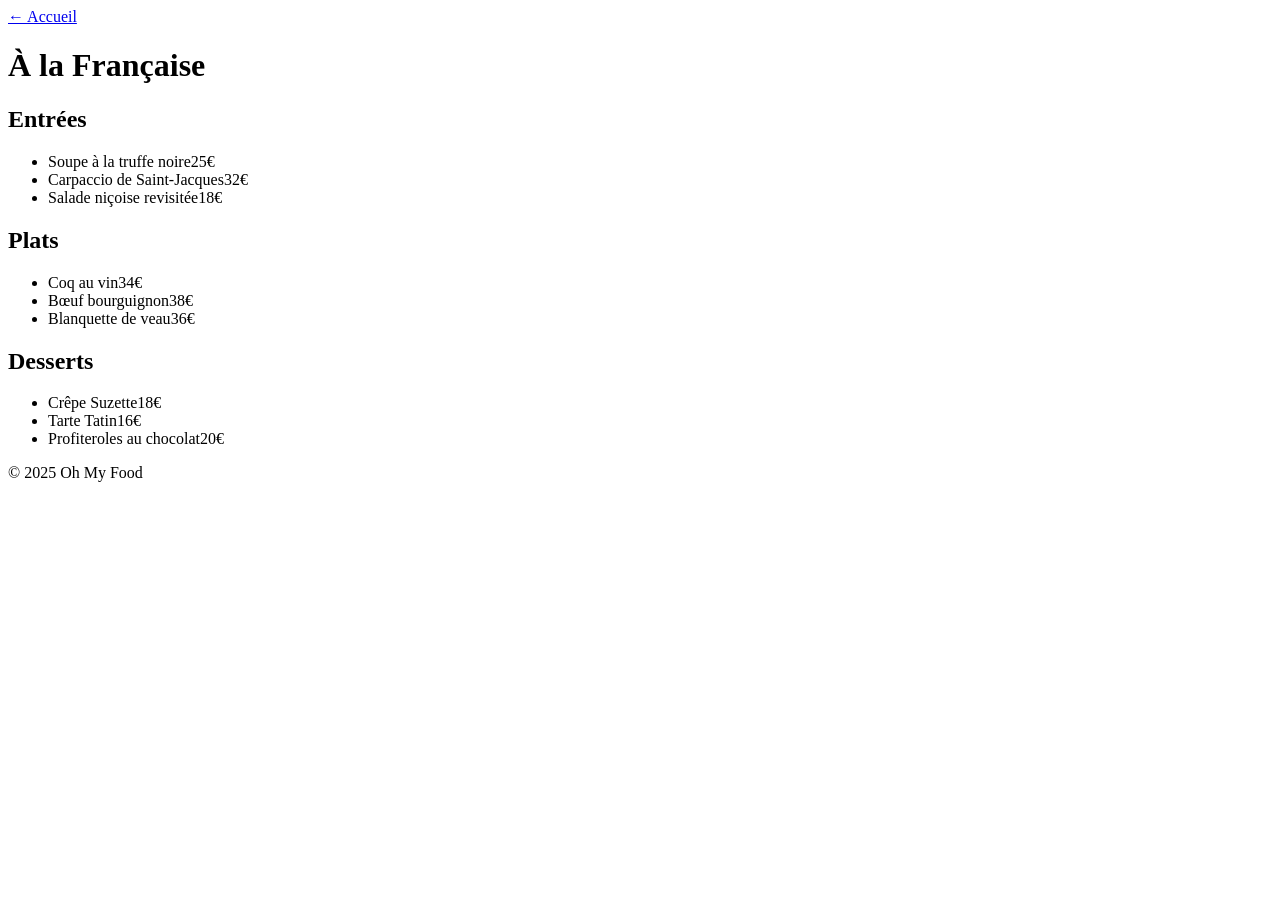
==== commit 78858951: "ajout du code html et css pour le menu de la Note Enchantée mobile" ====
--- a/a-la-française.html
+++ b/a-la-française.html
@@ -3,158 +3,47 @@
 <head>
     <meta charset="UTF-8">
     <meta name="viewport" content="width=device-width, initial-scale=1.0">
-   <link rel="stylesheet" href="https://fonts.googleapis.com/css2?family=Roboto:wght@300;500;700&amp;family=Shrikhand&amp;display=swap">
-    <link rel="stylesheet" href="style.css">
-    <link rel="stylesheet" href="index.html">
-    <link rel="stylesheet" href="../mon-nouveau-projet/a-la-française.html">
-    <link rel="stylesheet" href="index.html/restaurant/a-la-française">
-    <title>OhMyFood- Menu a-la-française</title>
+    <title>Document</title>
 </head>
 <body>
-    <div class="loader">
-        <div class="loader_container">
-            <div class="loader_container_logo"></div>
-        </div>
-    </div>
-    <header>
-        <nav>
-            <a href="index.html">
-                <svg width="18" height="16" viewBox="0 0 18 16" fill="none" xmlns="http://www.w3.org/2000/svg">
-                    <path d="M9.88557 14.9283L9.03347 15.7417C8.67267 16.0861 8.08924 16.0861 7.73228 15.7417L0.270601 8.62285C-0.0902003 8.27845 -0.0902003 7.72155 0.270601 7.38081L7.73228 0.258301C8.09308 -0.0861003 8.6765 -0.0861003 9.03347 0.258301L9.88557 1.07167C10.2502 1.41974 10.2425 1.98763 9.87022 2.32837L5.24505 6.53446H16.2764C16.7869 6.53446 17.1976 6.9265 17.1976 7.41379V8.58622C17.1976 9.07351 16.7869 9.46554 16.2764 9.46554H5.24505L9.87022 13.6716C10.2464 14.0124 10.254 14.5803 9.88557 14.9283Z" fill="#353535"></path>
-                </svg>  
-            </a>
+    <body>
+<header class="header">
+    <a href="index.html" class="header__back">← Accueil</a>
+   <h1>À la Française</h1>
+</header>
 
-            <img class="" src="logo/ohmyfood.png" alt="OhMyFood">
-        </nav>
-        
-        <img class="MenuBanner" src="logo/restaurants/toa-heftiba-DQKerTsQwi0-unsplash.jpg" alt="OhMyFood Menu à la française">
+<main class="menu">
+<section class="menu__category">
+    <h2>Entrées</h2>
+    <ul>
+      <li><span>Soupe à la truffe noire</span><span>25€</span></li>
+      <li><span>Carpaccio de Saint-Jacques</span><span>32€</span></li>
+      <li><span>Salade niçoise revisitée</span><span>18€</span></li>
+    </ul>
+</section>
 
-    </header>
-    <main class="containerRestaurant">
-        <div class="restaurantName">
-            <h2>À la française</h2>
-            <svg class="heart--inactive" width="23" height="21" viewBox="0 0 25 21" fill="none" xmlns="http://www.w3.org/2000/svg">
-                <path d="M20.3647 1.4363C18.01 -0.752765 14.5081 -0.359015 12.3468 2.0738L11.5003 3.02536L10.6538 2.0738C8.49677 -0.359015 4.99052 -0.752765 2.63583 1.4363C-0.0626076 3.9488 -0.204405 8.45817 2.21044 11.1816L10.5249 20.5472C11.062 21.1519 11.9343 21.1519 12.4714 20.5472L20.7858 11.1816C23.205 8.45817 23.0632 3.9488 20.3647 1.4363Z" fill="url(#paint0_linear_25368_712)"></path>
-                <defs>
-                <linearGradient id="paint0_linear_25368_712" x1="11.5" y1="-5.45973" x2="3.93419" y2="27.9927" gradientUnits="userSpaceOnUse">
-                <stop stop-color="#9356DC"></stop>
-                <stop offset="1" stop-color="#FF79DA"></stop>
-                </linearGradient>
-                </defs>
-            </svg>
-        </div>
+<section class="menu__category">
+    <h2>Plats</h2>
+    <ul>
+      <li><span>Coq au vin</span><span>34€</span></li>
+      <li><span>Bœuf bourguignon</span><span>38€</span></li>
+      <li><span>Blanquette de veau</span><span>36€</span></li>
+    </ul>
+</section>
 
-        <div class="cardsMenuList">
-            <h3 class="cardsMenuList_title">ENTREE</h3>
-            <ul class="cardsMenuList_content">
-                <li>
-                    <div class="dishDescription">
-                        <p class="dishTitle">Tartare de poulpe acidulé</p>
-                        <p class="dishInfo">Aux zestes d'orange</p>
-                    </div>
+<section class="menu__category">
+    <h2>Desserts</h2>
+    <ul>
+      <li><span>Crêpe Suzette</span><span>18€</span></li>
+      <li><span>Tarte Tatin</span><span>16€</span></li>
+     <li><span>Profiteroles au chocolat</span><span>20€</span></li>
+    </ul>
+</section>
+</main>
 
-                    <span class="dishPrice">25€</span>
-                </li>
-                <li>
-                    <div class="dishDescription">
-                        <p class="dishTitle">Velouté de légumes d'antan</p>
-                        <p class="dishInfo">Carotte, panais, topinambour</p>
-                    </div>
-
-                    <span class="dishPrice">35€</span>
-                </li>
-                <li>
-                    <div class="dishDescription">
-                        <p class="dishTitle">Soupe à l'oignon</p>
-                        <p class="dishInfo">Revisitée</p>
-                    </div>
-
-                    <span class="dishPrice">20€</span>
-                </li>
-            </ul>
-        </div>
-        <div class="cardsMenuList">
-            <h3 class="cardsMenuList_title">PLATS</h3>
-            <ul class="cardsMenuList_content">
-                <li>
-                    <div class="dishDescription">
-                        <p class="dishTitle">Coquilles Saint-Jacques</p>
-                        <p class="dishInfo">Accompagnées d'une purée de panais</p>
-                    </div>
-
-                    <span class="dishPrice">40€</span>
-                </li>
-                <li>
-                    <div class="dishDescription">
-                        <p class="dishTitle">Magret de canard</p>
-                        <p class="dishInfo">Et parmentier de pommes de terre</p>
-                    </div>
-
-                    <span class="dishPrice">35€</span>
-                </li>
-                <li>
-                    <div class="dishDescription">
-                        <p class="dishTitle">Pigeonneau d’Ille-et-Vilaine</p>
-                        <p class="dishInfo">Sur son lit de gnocchis aux légumes</p>
-                    </div>
-
-                    <span class="dishPrice">44€</span>
-                </li>
-            </ul>
-        </div>
-        <div class="cardsMenuList">
-            <h3 class="cardsMenuList_title">DESSERTS</h3>
-            <ul class="cardsMenuList_content">
-                <li>
-                    <div class="dishDescription">
-                        <p class="dishTitle">Pétales de violettes glacés</p>
-                        <p class="dishInfo">Et purée de noisettes</p>
-                    </div>
-
-                    <span class="dishPrice">18€</span>
-                </li>
-                <li>
-                    <div class="dishDescription">
-                        <p class="dishTitle">Fondant au chocolat</p>
-                        <p class="dishInfo">Revisité</p>
-                    </div>
-
-                    <span class="dishPrice">22€</span>
-                </li>
-                <li>
-                    <div class="dishDescription">
-                        <p class="dishTitle">Millefeuille croustillant</p>
-                        <p class="dishInfo">Myrtilles et pâte d’amande</p>
-                    </div>
-
-                    <span class="dishPrice">23€</span>
-                </li>
-            </ul>
-        </div>
-        <a class="btn" href="#">Commander</a>
-    </main>
-    <footer>
-        <svg width="98" height="18" viewBox="0 0 98 18" fill="none" xmlns="http://www.w3.org/2000/svg">
-            <path d="M6.966 4.478C8.598 4.478 9.798 4.808 10.566 5.468C11.346 6.128 11.736 6.992 11.736 8.06C11.736 8.42 11.688 8.822 11.592 9.266C11.364 10.25 10.938 11.114 10.314 11.858C9.69 12.59 8.922 13.16 8.01 13.568C7.11 13.964 6.132 14.162 5.076 14.162C3.408 14.162 2.172 13.832 1.368 13.172C0.576 12.5 0.18 11.612 0.18 10.508C0.18 10.136 0.228 9.722 0.324 9.266C0.552 8.33 0.984 7.502 1.62 6.782C2.268 6.05 3.054 5.486 3.978 5.09C4.914 4.682 5.91 4.478 6.966 4.478ZM6.912 6.08C6.66 6.08 6.39 6.308 6.102 6.764C5.826 7.208 5.496 8.054 5.112 9.302C4.728 10.55 4.536 11.426 4.536 11.93C4.536 12.194 4.578 12.374 4.662 12.47C4.746 12.554 4.86 12.596 5.004 12.596C5.256 12.62 5.514 12.404 5.778 11.948C6.054 11.492 6.396 10.604 6.804 9.284C7.176 8.12 7.362 7.274 7.362 6.746C7.362 6.494 7.32 6.32 7.236 6.224C7.164 6.128 7.056 6.08 6.912 6.08ZM22.4949 11.516C22.4709 11.564 22.4589 11.636 22.4589 11.732C22.4589 11.816 22.4769 11.882 22.5129 11.93C22.5609 11.978 22.6209 12.002 22.6929 12.002C22.8369 12.002 22.9569 11.942 23.0529 11.822C23.1609 11.69 23.2329 11.624 23.2689 11.624C23.3289 11.624 23.3769 11.666 23.4129 11.75C23.4489 11.822 23.4669 11.912 23.4669 12.02C23.4789 12.368 23.3649 12.71 23.1249 13.046C22.8849 13.37 22.5309 13.64 22.0629 13.856C21.6069 14.06 21.0549 14.162 20.4069 14.162C19.6149 14.162 18.9849 13.982 18.5169 13.622C18.0489 13.25 17.8089 12.758 17.7969 12.146C17.7969 11.702 17.9049 11.204 18.1209 10.652L19.1109 8.06C19.1709 7.904 19.2009 7.778 19.2009 7.682C19.2009 7.526 19.1469 7.406 19.0389 7.322C18.9429 7.226 18.8229 7.178 18.6789 7.178C18.4509 7.178 18.2169 7.286 17.9769 7.502C17.7489 7.706 17.5629 8.042 17.4189 8.51V8.474L16.2849 12.128C16.2489 12.272 16.2309 12.398 16.2309 12.506C16.2309 12.662 16.2609 12.788 16.3209 12.884C16.3809 12.968 16.4649 13.052 16.5729 13.136C16.6569 13.22 16.7169 13.292 16.7529 13.352C16.7889 13.4 16.7949 13.466 16.7709 13.55C16.7109 13.706 16.5909 13.82 16.4109 13.892C16.2309 13.964 15.9549 14 15.5829 14H11.4789C11.1669 14 10.9389 13.952 10.7949 13.856C10.6509 13.748 10.6029 13.61 10.6509 13.442C10.6989 13.298 10.8249 13.172 11.0289 13.064C11.2089 12.968 11.3589 12.854 11.4789 12.722C11.5989 12.59 11.7009 12.38 11.7849 12.092L14.5209 3.11C14.5569 3.002 14.5749 2.912 14.5749 2.84C14.5749 2.708 14.5389 2.6 14.4669 2.516C14.4069 2.432 14.3229 2.348 14.2149 2.264C14.0949 2.168 14.0049 2.084 13.9449 2.012C13.8969 1.94 13.8909 1.844 13.9269 1.724C13.9989 1.448 14.3769 1.208 15.0609 1.004C15.7449 0.799999 16.4589 0.698 17.2029 0.698C17.8989 0.698 18.4089 0.83 18.7329 1.094C19.0689 1.358 19.2369 1.718 19.2369 2.174C19.2369 2.438 19.1949 2.696 19.1109 2.948L18.1389 6.116C18.6069 5.504 19.0989 5.078 19.6149 4.838C20.1429 4.598 20.7129 4.478 21.3249 4.478C22.0569 4.478 22.6449 4.7 23.0889 5.144C23.5449 5.588 23.7729 6.164 23.7729 6.872C23.7729 7.244 23.7129 7.61 23.5929 7.97L22.4949 11.516ZM41.3582 11.516C41.3342 11.564 41.3222 11.636 41.3222 11.732C41.3222 11.816 41.3402 11.882 41.3762 11.93C41.4242 11.978 41.4842 12.002 41.5562 12.002C41.7002 12.002 41.8202 11.942 41.9162 11.822C42.0242 11.69 42.0962 11.624 42.1322 11.624C42.1922 11.624 42.2402 11.666 42.2762 11.75C42.3122 11.822 42.3302 11.912 42.3302 12.02C42.3422 12.368 42.2282 12.71 41.9882 13.046C41.7482 13.37 41.3942 13.64 40.9262 13.856C40.4702 14.06 39.9182 14.162 39.2702 14.162C38.4782 14.162 37.8482 13.982 37.3802 13.622C36.9122 13.25 36.6722 12.758 36.6602 12.146C36.6602 11.702 36.7682 11.204 36.9842 10.652L37.9742 8.06C38.0342 7.904 38.0642 7.778 38.0642 7.682C38.0642 7.526 38.0102 7.406 37.9022 7.322C37.8062 7.226 37.6862 7.178 37.5422 7.178C37.3382 7.178 37.1282 7.268 36.9122 7.448C36.6962 7.628 36.5042 7.91 36.3362 8.294L35.3462 11.516C35.3222 11.564 35.3102 11.636 35.3102 11.732C35.3102 11.816 35.3282 11.882 35.3642 11.93C35.4122 11.978 35.4722 12.002 35.5442 12.002C35.6882 12.002 35.8082 11.942 35.9042 11.822C36.0122 11.69 36.0842 11.624 36.1202 11.624C36.1802 11.624 36.2282 11.666 36.2642 11.75C36.3002 11.822 36.3182 11.912 36.3182 12.02C36.3302 12.368 36.2162 12.71 35.9762 13.046C35.7362 13.37 35.3822 13.64 34.9142 13.856C34.4582 14.06 33.9062 14.162 33.2582 14.162C32.4662 14.162 31.8362 13.982 31.3682 13.622C30.9002 13.25 30.6602 12.758 30.6482 12.146C30.6482 11.702 30.7562 11.204 30.9722 10.652L31.9622 8.06C32.0222 7.904 32.0522 7.778 32.0522 7.682C32.0522 7.526 31.9982 7.406 31.8902 7.322C31.7942 7.226 31.6742 7.178 31.5302 7.178C31.3262 7.178 31.1162 7.268 30.9002 7.448C30.6842 7.616 30.5042 7.892 30.3602 8.276L29.1722 12.128C29.1242 12.26 29.1002 12.386 29.1002 12.506C29.1002 12.65 29.1302 12.77 29.1902 12.866C29.2502 12.95 29.3342 13.04 29.4422 13.136C29.5262 13.208 29.5862 13.274 29.6222 13.334C29.6582 13.394 29.6642 13.466 29.6402 13.55C29.5922 13.706 29.4782 13.82 29.2982 13.892C29.1182 13.964 28.8362 14 28.4522 14H24.3482C24.0362 14 23.8142 13.952 23.6822 13.856C23.5382 13.748 23.4842 13.61 23.5202 13.442C23.5682 13.298 23.6942 13.172 23.8982 13.064C24.0782 12.968 24.2282 12.854 24.3482 12.722C24.4682 12.59 24.5702 12.38 24.6542 12.092L26.2562 6.89C26.2802 6.83 26.2922 6.746 26.2922 6.638C26.2922 6.506 26.2622 6.404 26.2022 6.332C26.1542 6.26 26.0702 6.17 25.9502 6.062C25.8302 5.966 25.7462 5.882 25.6982 5.81C25.6502 5.738 25.6442 5.642 25.6802 5.522C25.7522 5.246 26.1302 5.006 26.8142 4.802C27.4982 4.586 28.2122 4.478 28.9562 4.478C29.5442 4.478 30.0062 4.64 30.3422 4.964C30.6902 5.288 30.8582 5.732 30.8462 6.296C31.3382 5.612 31.8542 5.138 32.3942 4.874C32.9462 4.61 33.5402 4.478 34.1762 4.478C34.8722 4.478 35.4362 4.682 35.8682 5.09C36.3122 5.486 36.5582 6.008 36.6062 6.656C37.1222 5.84 37.6742 5.276 38.2622 4.964C38.8502 4.64 39.4922 4.478 40.1882 4.478C40.9202 4.478 41.5082 4.7 41.9522 5.144C42.4082 5.588 42.6362 6.164 42.6362 6.872C42.6362 7.244 42.5762 7.61 42.4562 7.97L41.3582 11.516ZM52.4658 4.478C52.9938 4.478 53.4138 4.694 53.7258 5.126C54.0498 5.546 54.2118 6.122 54.2118 6.854C54.2118 7.49 54.0978 8.174 53.8698 8.906C53.4258 10.382 52.7118 11.774 51.7278 13.082C50.7558 14.39 49.6338 15.44 48.3618 16.232C47.1018 17.024 45.8418 17.42 44.5818 17.42C43.9578 17.42 43.4178 17.312 42.9618 17.096C42.5178 16.88 42.1818 16.592 41.9538 16.232C41.7138 15.872 41.5938 15.488 41.5938 15.08C41.5938 14.9 41.6238 14.702 41.6838 14.486C41.7918 14.15 41.9718 13.892 42.2238 13.712C42.4758 13.532 42.7758 13.442 43.1238 13.442C43.6758 13.442 44.1258 13.628 44.4738 14C44.8338 14.384 45.0618 14.906 45.1578 15.566C45.9258 15.53 46.6338 15.2 47.2818 14.576C46.6698 14.468 46.2138 14.264 45.9138 13.964C45.6258 13.652 45.4278 13.172 45.3198 12.524L44.5998 8.114C44.5638 7.886 44.5098 7.73 44.4378 7.646C44.3778 7.55 44.2938 7.502 44.1858 7.502C44.1018 7.502 43.9998 7.544 43.8798 7.628C43.7718 7.712 43.6938 7.754 43.6458 7.754C43.5498 7.754 43.5018 7.652 43.5018 7.448C43.5018 7.28 43.5318 7.1 43.5918 6.908C43.8078 6.224 44.2098 5.648 44.7978 5.18C45.3858 4.7 46.0698 4.46 46.8498 4.46C47.6178 4.46 48.1818 4.688 48.5418 5.144C48.9138 5.6 49.1538 6.302 49.2618 7.25L49.8018 11.21C49.8378 11.51 49.9458 11.66 50.1258 11.66C50.3418 11.66 50.5938 11.468 50.8818 11.084C51.1698 10.688 51.4518 10.13 51.7278 9.41C51.3678 9.086 51.0918 8.714 50.8998 8.294C50.7078 7.874 50.6118 7.424 50.6118 6.944C50.6118 6.572 50.6598 6.236 50.7558 5.936C50.8998 5.456 51.1218 5.096 51.4218 4.856C51.7338 4.604 52.0818 4.478 52.4658 4.478ZM61.4319 0.698C62.7159 0.698 63.6759 0.896 64.3119 1.292C64.9599 1.676 65.2839 2.15 65.2839 2.714C65.2839 3.17 65.0919 3.524 64.7079 3.776C64.3359 4.016 63.8439 4.136 63.2319 4.136C62.6679 4.136 62.2299 3.998 61.9179 3.722C61.6059 3.446 61.4499 3.104 61.4499 2.696C61.4499 2.444 61.5279 2.18 61.6839 1.904C61.3239 1.904 61.0239 1.994 60.7839 2.174C60.5439 2.342 60.3579 2.636 60.2259 3.056C60.1539 3.32 60.1179 3.566 60.1179 3.794C60.1179 4.082 60.1659 4.31 60.2619 4.478C60.3699 4.634 60.5199 4.712 60.7119 4.712H61.7739C62.3979 4.712 62.7099 4.904 62.7099 5.288C62.7099 5.336 62.6979 5.408 62.6739 5.504C62.6019 5.768 62.4519 5.966 62.2239 6.098C62.0079 6.23 61.6779 6.296 61.2339 6.296H60.6939L58.9119 12.128C58.8759 12.272 58.8579 12.398 58.8579 12.506C58.8579 12.662 58.8879 12.788 58.9479 12.884C59.0079 12.968 59.0919 13.052 59.1999 13.136C59.2839 13.22 59.3439 13.292 59.3799 13.352C59.4159 13.4 59.4219 13.466 59.3979 13.55C59.3379 13.706 59.2179 13.82 59.0379 13.892C58.8579 13.964 58.5819 14 58.2099 14H54.1059C53.7939 14 53.5659 13.952 53.4219 13.856C53.2779 13.748 53.2299 13.61 53.2779 13.442C53.3259 13.298 53.4519 13.172 53.6559 13.064C53.8359 12.968 53.9859 12.854 54.1059 12.722C54.2259 12.59 54.3279 12.38 54.4119 12.092L55.8159 7.484C55.8759 7.304 55.9059 7.118 55.9059 6.926C55.9059 6.686 55.8519 6.5 55.7439 6.368C55.6479 6.224 55.4979 6.068 55.2939 5.9C55.1619 5.792 55.0599 5.702 54.9879 5.63C54.9279 5.546 54.8979 5.45 54.8979 5.342C54.8859 5.114 54.9639 4.952 55.1319 4.856C55.3119 4.76 55.6479 4.712 56.1399 4.712H56.5899C56.5059 4.412 56.4639 4.112 56.4639 3.812C56.4639 3.512 56.5179 3.2 56.6259 2.876C56.8539 2.264 57.3399 1.748 58.0839 1.328C58.8399 0.907999 59.9559 0.698 61.4319 0.698ZM68.5422 4.478C70.1742 4.478 71.3742 4.808 72.1422 5.468C72.9222 6.128 73.3122 6.992 73.3122 8.06C73.3122 8.42 73.2642 8.822 73.1682 9.266C72.9402 10.25 72.5142 11.114 71.8902 11.858C71.2662 12.59 70.4982 13.16 69.5862 13.568C68.6862 13.964 67.7082 14.162 66.6522 14.162C64.9842 14.162 63.7482 13.832 62.9442 13.172C62.1522 12.5 61.7562 11.612 61.7562 10.508C61.7562 10.136 61.8042 9.722 61.9002 9.266C62.1282 8.33 62.5602 7.502 63.1962 6.782C63.8442 6.05 64.6302 5.486 65.5542 5.09C66.4902 4.682 67.4862 4.478 68.5422 4.478ZM68.4882 6.08C68.2362 6.08 67.9662 6.308 67.6782 6.764C67.4022 7.208 67.0722 8.054 66.6882 9.302C66.3042 10.55 66.1122 11.426 66.1122 11.93C66.1122 12.194 66.1542 12.374 66.2382 12.47C66.3222 12.554 66.4362 12.596 66.5802 12.596C66.8322 12.62 67.0902 12.404 67.3542 11.948C67.6302 11.492 67.9722 10.604 68.3802 9.284C68.7522 8.12 68.9382 7.274 68.9382 6.746C68.9382 6.494 68.8962 6.32 68.8122 6.224C68.7402 6.128 68.6322 6.08 68.4882 6.08ZM80.3547 4.478C81.9867 4.478 83.1867 4.808 83.9547 5.468C84.7347 6.128 85.1247 6.992 85.1247 8.06C85.1247 8.42 85.0767 8.822 84.9807 9.266C84.7527 10.25 84.3267 11.114 83.7027 11.858C83.0787 12.59 82.3107 13.16 81.3987 13.568C80.4987 13.964 79.5207 14.162 78.4647 14.162C76.7967 14.162 75.5607 13.832 74.7567 13.172C73.9647 12.5 73.5687 11.612 73.5687 10.508C73.5687 10.136 73.6167 9.722 73.7127 9.266C73.9407 8.33 74.3727 7.502 75.0087 6.782C75.6567 6.05 76.4427 5.486 77.3667 5.09C78.3027 4.682 79.2987 4.478 80.3547 4.478ZM80.3007 6.08C80.0487 6.08 79.7787 6.308 79.4907 6.764C79.2147 7.208 78.8847 8.054 78.5007 9.302C78.1167 10.55 77.9247 11.426 77.9247 11.93C77.9247 12.194 77.9667 12.374 78.0507 12.47C78.1347 12.554 78.2487 12.596 78.3927 12.596C78.6447 12.62 78.9027 12.404 79.1667 11.948C79.4427 11.492 79.7847 10.604 80.1927 9.284C80.5647 8.12 80.7507 7.274 80.7507 6.746C80.7507 6.494 80.7087 6.32 80.6247 6.224C80.5527 6.128 80.4447 6.08 80.3007 6.08ZM95.2632 11.408C95.2392 11.504 95.2272 11.57 95.2272 11.606C95.2272 11.69 95.2512 11.756 95.2992 11.804C95.3472 11.852 95.4072 11.876 95.4792 11.876C95.6232 11.876 95.7432 11.816 95.8392 11.696C95.9472 11.564 96.0192 11.498 96.0552 11.498C96.1152 11.498 96.1632 11.54 96.1992 11.624C96.2352 11.708 96.2532 11.804 96.2532 11.912C96.2652 12.236 96.1392 12.566 95.8752 12.902C95.6232 13.238 95.2812 13.514 94.8492 13.73C94.4172 13.946 93.9492 14.054 93.4452 14.054C92.8452 14.054 92.3232 13.94 91.8792 13.712C91.4352 13.484 91.1292 13.184 90.9612 12.812C90.6372 13.232 90.2652 13.544 89.8452 13.748C89.4252 13.952 88.9812 14.054 88.5132 14.054C87.9612 14.054 87.4452 13.916 86.9652 13.64C86.4972 13.364 86.1192 12.974 85.8312 12.47C85.5552 11.954 85.4172 11.372 85.4172 10.724C85.4172 9.632 85.6212 8.606 86.0292 7.646C86.4492 6.674 87.0312 5.894 87.7752 5.306C88.5192 4.706 89.3652 4.406 90.3132 4.406C90.8292 4.406 91.2672 4.466 91.6272 4.586C91.9992 4.706 92.3352 4.886 92.6352 5.126L93.2472 3.11C93.2832 3.002 93.3012 2.912 93.3012 2.84C93.3012 2.708 93.2652 2.6 93.1932 2.516C93.1332 2.432 93.0492 2.348 92.9412 2.264C92.8212 2.168 92.7312 2.084 92.6712 2.012C92.6232 1.94 92.6172 1.844 92.6532 1.724C92.7252 1.448 93.1032 1.208 93.7872 1.004C94.4712 0.799999 95.1852 0.698 95.9292 0.698C96.6252 0.698 97.1352 0.83 97.4592 1.094C97.7952 1.358 97.9632 1.718 97.9632 2.174C97.9632 2.438 97.9212 2.696 97.8372 2.948L95.2632 11.408ZM92.2572 6.35C92.0652 6.182 91.8552 6.098 91.6272 6.098C91.2792 6.098 90.9372 6.356 90.6012 6.872C90.2652 7.388 89.9952 8.012 89.7912 8.744C89.5872 9.476 89.4912 10.136 89.5032 10.724C89.5032 11.384 89.7192 11.714 90.1512 11.714C90.3072 11.714 90.4392 11.654 90.5472 11.534C90.6552 11.402 90.7572 11.192 90.8532 10.904L92.2572 6.35Z" fill="white"></path>
-        </svg>
-        <ul>
-            <li><svg width="11" height="13" viewBox="0 0 11 13" fill="none" xmlns="http://www.w3.org/2000/svg">
-                    <path d="M5.49736 0.385973C5.51851 0.505308 5.92308 2.78538 5.92308 3.65628C5.92308 4.9842 5.18798 5.93127 4.1012 6.31213L4.44231 12.3576C4.46082 12.7055 4.1726 13 3.80769 13H2.11538C1.75313 13 1.46226 12.708 1.48077 12.3576L1.82188 6.31213C0.732452 5.93127 0 4.98166 0 3.65628C0 2.78284 0.404567 0.505308 0.425721 0.385973C0.510337 -0.129456 1.62356 -0.137073 1.69231 0.413902V3.99905C1.72668 4.08538 2.09159 4.0803 2.11538 3.99905C2.1524 3.35667 2.32428 0.464683 2.32692 0.398668C2.41418 -0.129456 3.50889 -0.129456 3.59351 0.398668C3.5988 0.467223 3.76803 3.35667 3.80505 3.99905C3.82885 4.0803 4.19639 4.08538 4.22813 3.99905V0.413902C4.29688 -0.134534 5.41274 -0.129456 5.49736 0.385973ZM8.64928 7.64005L8.25264 12.3398C8.22091 12.6953 8.51442 13 8.88462 13H10.3654C10.7171 13 11 12.7283 11 12.3906V0.60941C11 0.274254 10.7171 3.62896e-05 10.3654 3.62896e-05C8.18389 3.62896e-05 4.51106 4.53225 8.64928 7.64005Z" fill="white"></path>
-                </svg>
-                Proposer un restaurant
-            </li>
-            <li><svg width="12" height="13" viewBox="0 0 12 13" fill="none" xmlns="http://www.w3.org/2000/svg">
-                    <path d="M9.08765 4.87486H6.2572V6.29686C6.2572 7.30495 5.65573 8.12514 4.91646 8.12514C4.1772 8.12514 3.57573 7.30495 3.57573 6.29686V3.2091L2.3672 4.19941C2.00781 4.49143 1.78808 5.02214 1.78808 5.59094V6.79202L0.298367 7.96516C0.0134597 8.18862 -0.0852336 8.68632 0.0804966 9.07483L1.57021 12.5943C1.73407 12.9828 2.09905 13.1148 2.38396 12.8914L4.30941 11.3754H6.85309C7.51042 11.3754 8.04485 10.6466 8.04485 9.75027H8.3428C8.67239 9.75027 8.93868 9.38716 8.93868 8.93771V7.31257H9.08765C9.33531 7.31257 9.53456 7.04087 9.53456 6.70314V5.48429C9.53456 5.14656 9.33531 4.87486 9.08765 4.87486ZM11.838 3.92517L10.3483 0.405735C10.1844 0.0172256 9.81947 -0.114817 9.53456 0.10864L7.60911 1.62459H5.70601C5.48255 1.62459 5.26468 1.71092 5.07475 1.8709L4.45093 2.40161C4.27589 2.54888 4.17161 2.81043 4.17161 3.08975V6.29686C4.17161 6.85804 4.50493 7.31257 4.91646 7.31257C5.328 7.31257 5.66132 6.85804 5.66132 6.29686V4.06229H9.08765C9.66305 4.06229 10.1304 4.69965 10.1304 5.48429V6.20798L11.6202 5.03484C11.9051 4.80884 12.0019 4.31368 11.838 3.92517Z" fill="white"></path>
-                </svg>
-                Devenir partenaire
-            </li>
-            <li>Mentions légales</li>
-            <li><a href>Contact</a></li>
-        </ul>
-    </footer>
+<footer class="footer">
+    <p>© 2025 Oh My Food</p>
+</footer>
 
 </body>
-
-  
-</body>
 </html>
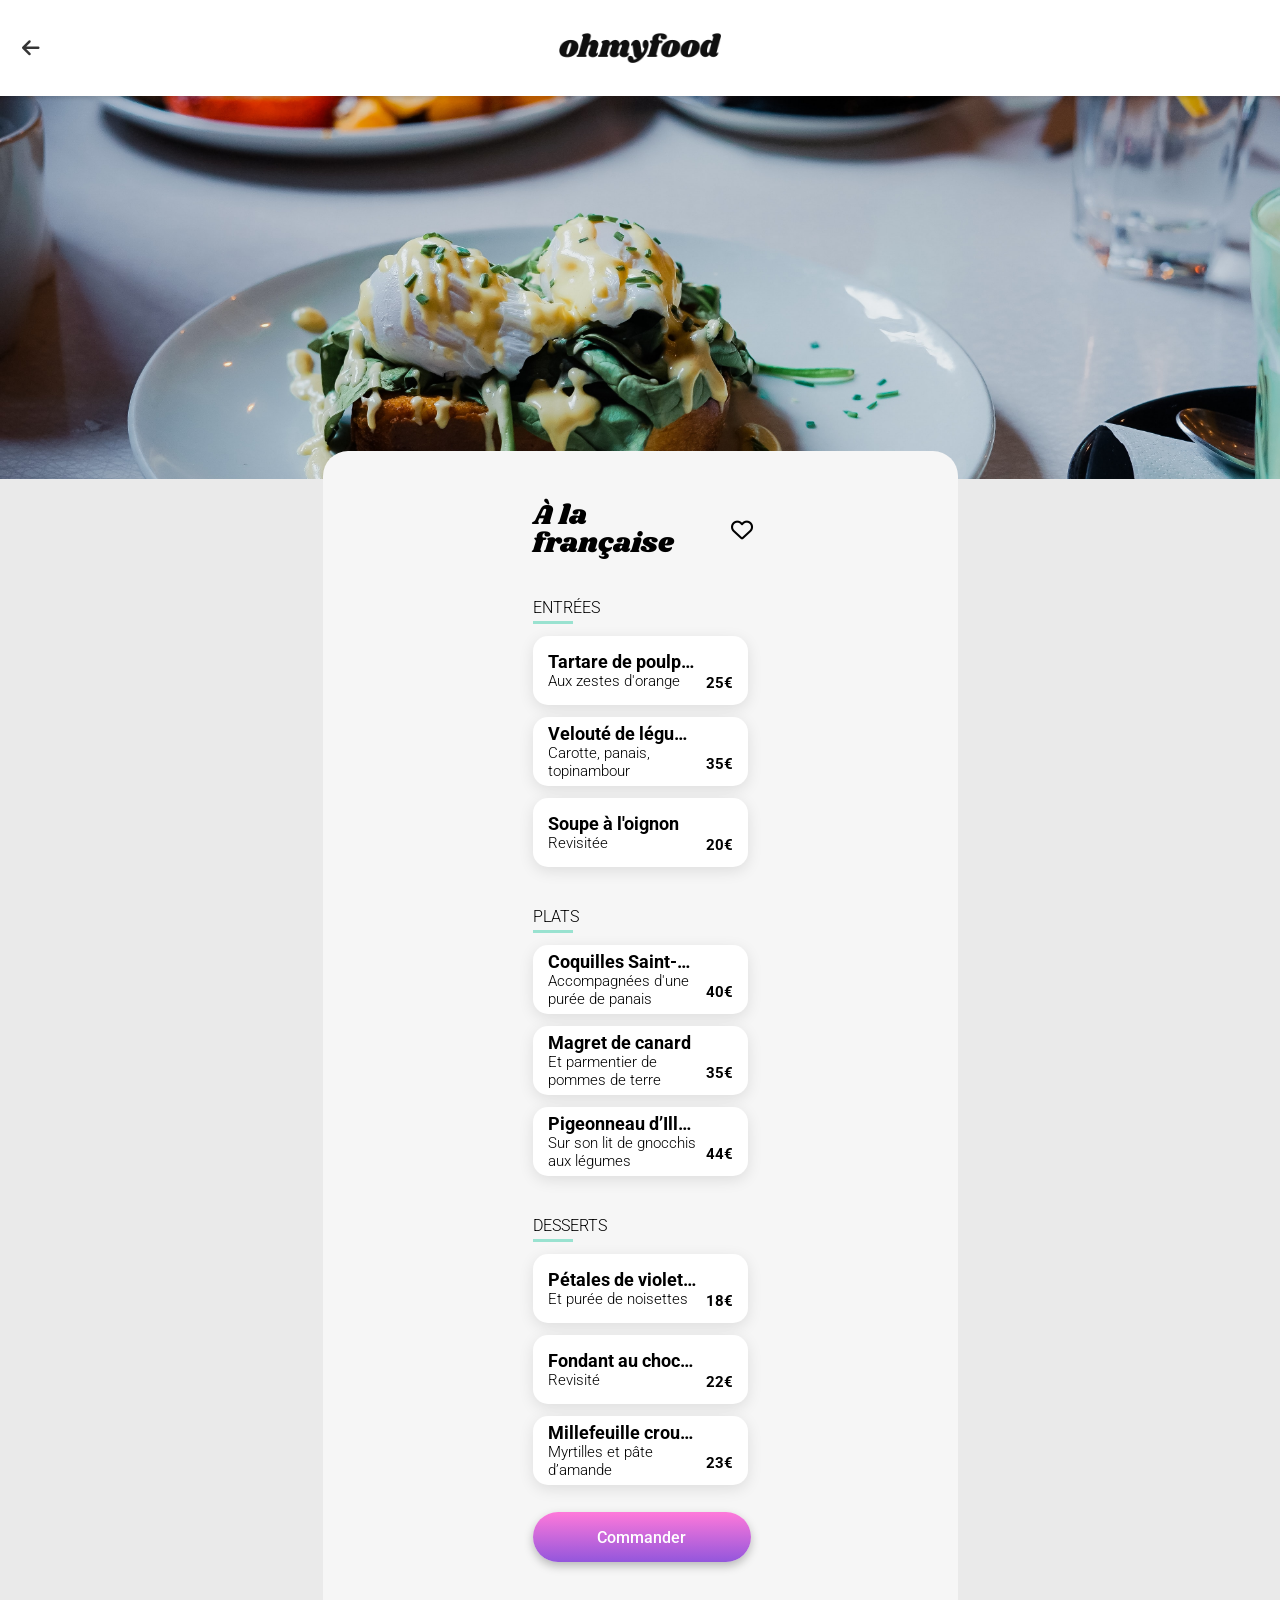
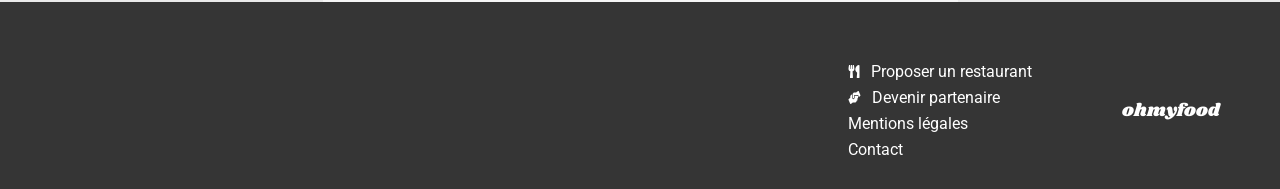
==== commit b9daa62c: "l'ajout du code html et css du menu à-la-française" ====
--- a/a-la-française.html
+++ b/a-la-française.html
@@ -1,49 +1,181 @@
 <!DOCTYPE html>
-<html lang="en">
+<html lang="fr">
 <head>
     <meta charset="UTF-8">
     <meta name="viewport" content="width=device-width, initial-scale=1.0">
-    <title>Document</title>
+    <title>OhMyFood - Menu a-la-française</title>
+    
+    <meta charset="UTF-8">
+    <meta name="viewport" content="width=device-width, initial-scale=1.0">
+    <meta name="description" content="OhMyFood est l'application numéro 1 pour choisir votre restaurant préféré ! Alors n'attendez plus et commander chez nous !">
+    <link rel="stylesheet" href="style.css">
+
+    <link rel="preconnect" href="https://fonts.googleapis.com">
+    <link rel="preconnect" href="https://fonts.gstatic.com" crossorigin="">
+    <link href="https://fonts.googleapis.com/css2?family=Roboto:wght@300;500;700&amp;family=Shrikhand&amp;display=swap" rel="stylesheet">
+    <link rel="stylesheet" href="https://cdnjs.cloudflare.com/ajax/libs/font-awesome/6.4.2/css/all.min.css" integrity="sha512-z3gLpd7yknf1YoNbCzqRKc4qyor8gaKU1qmn+CShxbuBusANI9QpRohGBreCFkKxLhei6S9CQXFEbbKuqLg0DA==" crossorigin="anonymous" referrerpolicy="no-referrer">  
+    <link rel="stylesheet" href="../mon-nouveau-projet/style.css">
 </head>
 <body>
-    <body>
-<header class="header">
-    <a href="index.html" class="header__back">← Accueil</a>
-   <h1>À la Française</h1>
-</header>
-
-<main class="menu">
-<section class="menu__category">
-    <h2>Entrées</h2>
-    <ul>
-      <li><span>Soupe à la truffe noire</span><span>25€</span></li>
-      <li><span>Carpaccio de Saint-Jacques</span><span>32€</span></li>
-      <li><span>Salade niçoise revisitée</span><span>18€</span></li>
-    </ul>
-</section>
-
-<section class="menu__category">
-    <h2>Plats</h2>
-    <ul>
-      <li><span>Coq au vin</span><span>34€</span></li>
-      <li><span>Bœuf bourguignon</span><span>38€</span></li>
-      <li><span>Blanquette de veau</span><span>36€</span></li>
-    </ul>
-</section>
-
-<section class="menu__category">
-    <h2>Desserts</h2>
-    <ul>
-      <li><span>Crêpe Suzette</span><span>18€</span></li>
-      <li><span>Tarte Tatin</span><span>16€</span></li>
-     <li><span>Profiteroles au chocolat</span><span>20€</span></li>
-    </ul>
-</section>
-</main>
-
-<footer class="footer">
-    <p>© 2025 Oh My Food</p>
-</footer>
+    <header class="top-bar">
+        <a href="index.html"><i class="fa-solid fa-arrow-left" aria-hidden="true"></i></a>
+        <img class="top-bar_img" src="logo/ohmyfood.png" alt="Logo OhMyFood">
+    </header>
+    <main>
+        <div class="image">
+            <img src="logo/restaurants/toa-heftiba-DQKerTsQwi0-unsplash.jpg" alt="Photo d'un plat du restaurant à la française">
+        </div>
+        <section class="menu-container">
+            <div class="menu-container_title">
+                <h1>À la française</h1>
+                <div class="heart-bloc">
+                    <i class="fa-regular fa-heart heart" aria-hidden="true"></i>
+                    <i class="fa-solid fa-heart heart-gradient" aria-hidden="true"></i>
+                </div>
+            </div>
+            <div class="menu">
+                <h2>ENTRÉES</h2>
+                <span class="title-bar"></span>
+                <article class="card anim--1">
+                    <div class="card_text">
+                        <h3>Tartare de poulpe acidulé</h3>
+                        <p>Aux zestes d'orange</p>
+                    </div>
+                    <div class="card_price">
+                        <p>25€</p>
+                    </div>
+                    <div class="card_valid">
+                        <i class="fa-solid fa-circle-check" aria-hidden="true"></i>
+                    </div>
+                </article>
+                <article class="card anim--2">
+                    <div class="card_text">
+                        <h3>Velouté de légumes d'antan</h3>
+                        <p>Carotte, panais, topinambour</p>
+                    </div>
+                    <div class="card_price">
+                        <p>35€</p>
+                    </div>
+                    <div class="card_valid">
+                        <i class="fa-solid fa-circle-check" aria-hidden="true"></i>
+                    </div>
+                </article>
+                <article class="card anim--3">
+                    <div class="card_text">
+                        <h3>Soupe à l'oignon</h3>
+                        <p>Revisitée</p>
+                    </div>
+                    <div class="card_price">
+                        <p>20€</p>
+                    </div>
+                    <div class="card_valid">
+                        <i class="fa-solid fa-circle-check" aria-hidden="true"></i>
+                    </div>
+                </article>
+            </div>
+            <div class="menu">
+                <h2>PLATS</h2>
+                <span class="title-bar"></span>
+                <article class="card anim--4">
+                    <div class="card_text">
+                        <h3>Coquilles Saint-Jacques</h3>
+                        <p>Accompagnées d'une purée de panais</p>
+                    </div>
+                    <div class="card_price">
+                        <p>40€</p>
+                    </div>
+                    <div class="card_valid">
+                        <i class="fa-solid fa-circle-check" aria-hidden="true"></i>
+                    </div>
+                </article>
+                <article class="card anim--5">
+                    <div class="card_text">
+                        <h3>Magret de canard</h3>
+                        <p>Et parmentier de pommes de terre</p>
+                    </div>
+                    <div class="card_price">
+                        <p>35€</p>
+                    </div>
+                    <div class="card_valid">
+                        <i class="fa-solid fa-circle-check" aria-hidden="true"></i>
+                    </div>
+                </article>
+                <article class="card anim--6">
+                    <div class="card_text">
+                        <h3>Pigeonneau d’Ille-et-Vilaine</h3>
+                        <p>Sur son lit de gnocchis aux légumes</p>
+                    </div>
+                    <div class="card_price">
+                        <p>44€</p>
+                    </div>
+                    <div class="card_valid">
+                        <i class="fa-solid fa-circle-check" aria-hidden="true"></i>
+                    </div>
+                </article>
+            </div>
+            <div class="menu">
+                <h2>DESSERTS</h2>
+                <span class="title-bar"></span>
+                <article class="card anim--7">
+                    <div class="card_text">
+                        <h3>Pétales de violettes glacés</h3>
+                        <p>Et purée de noisettes</p>
+                    </div>
+                    <div class="card_price">
+                        <p>18€</p>
+                    </div>
+                    <div class="card_valid">
+                        <i class="fa-solid fa-circle-check" aria-hidden="true"></i>
+                    </div>
+                </article>
+                <article class="card anim--8">
+                    <div class="card_text">
+                        <h3>Fondant au chocolat</h3>
+                        <p>Revisité</p>
+                    </div>
+                    <div class="card_price">
+                        <p>22€</p>
+                    </div>
+                    <div class="card_valid">
+                        <i class="fa-solid fa-circle-check" aria-hidden="true"></i>
+                    </div>
+                </article>
+                <article class="card anim--9">
+                    <div class="card_text">
+                        <h3>Millefeuille croustillant</h3>
+                        <p>Myrtilles et pâte d’amande</p>
+                    </div>
+                    <div class="card_price">
+                        <p>23€</p>
+                    </div>
+                    <div class="card_valid">
+                        <i class="fa-solid fa-circle-check" aria-hidden="true"></i>
+                    </div>
+                </article>
+            </div>
+            <button class="btn">Commander</button>
+        </section>
+    </main>
+    <footer>
+        <p class="footer_logo">ohmyfood</p>
+        <div class="footer_container">
+            <div class="icon-text">
+                <svg xmlns="http://www.w3.org/2000/svg" width="12" height="13" viewBox="0 0 12 13" fill="none">
+                    <path d="M5.99736 0.385973C6.01851 0.505308 6.42308 2.78538 6.42308 3.65628C6.42308 4.9842 5.68798 5.93127 4.6012 6.31213L4.94231 12.3576C4.96082 12.7055 4.6726 13 4.30769 13H2.61538C2.25313 13 1.96226 12.708 1.98077 12.3576L2.32188 6.31213C1.23245 5.93127 0.5 4.98166 0.5 3.65628C0.5 2.78284 0.904567 0.505308 0.925721 0.385973C1.01034 -0.129456 2.12356 -0.137073 2.19231 0.413902V3.99905C2.22668 4.08538 2.59159 4.0803 2.61538 3.99905C2.6524 3.35667 2.82428 0.464683 2.82692 0.398668C2.91418 -0.129456 4.00889 -0.129456 4.09351 0.398668C4.0988 0.467223 4.26803 3.35667 4.30505 3.99905C4.32885 4.0803 4.69639 4.08538 4.72813 3.99905V0.413902C4.79688 -0.134534 5.91274 -0.129456 5.99736 0.385973ZM9.14928 7.64005L8.75264 12.3398C8.72091 12.6953 9.01442 13 9.38462 13H10.8654C11.2171 13 11.5 12.7283 11.5 12.3906V0.60941C11.5 0.274254 11.2171 3.62896e-05 10.8654 3.62896e-05C8.68389 3.62896e-05 5.01106 4.53225 9.14928 7.64005Z" fill="white"></path>
+                </svg>
+                <a href="#">Proposer un restaurant</a>
+            </div>
+            <div class="icon-text">
+                <svg xmlns="http://www.w3.org/2000/svg" width="13" height="13" viewBox="0 0 13 13" fill="none">
+                    <path d="M9.58765 4.87486H6.7572V6.29686C6.7572 7.30495 6.15573 8.12514 5.41646 8.12514C4.6772 8.12514 4.07573 7.30495 4.07573 6.29686V3.2091L2.8672 4.19941C2.50781 4.49143 2.28808 5.02214 2.28808 5.59094V6.79202L0.798367 7.96516C0.51346 8.18862 0.414766 8.68632 0.580497 9.07483L2.07021 12.5943C2.23407 12.9828 2.59905 13.1148 2.88396 12.8914L4.80941 11.3754H7.35309C8.01042 11.3754 8.54485 10.6466 8.54485 9.75027H8.8428C9.17239 9.75027 9.43868 9.38716 9.43868 8.93771V7.31257H9.58765C9.83531 7.31257 10.0346 7.04087 10.0346 6.70314V5.48429C10.0346 5.14656 9.83531 4.87486 9.58765 4.87486ZM12.338 3.92517L10.8483 0.405735C10.6844 0.0172256 10.3195 -0.114817 10.0346 0.10864L8.10911 1.62459H6.20601C5.98255 1.62459 5.76468 1.71092 5.57475 1.8709L4.95093 2.40161C4.77589 2.54888 4.67161 2.81043 4.67161 3.08975V6.29686C4.67161 6.85804 5.00493 7.31257 5.41646 7.31257C5.828 7.31257 6.16132 6.85804 6.16132 6.29686V4.06229H9.58765C10.1631 4.06229 10.6304 4.69965 10.6304 5.48429V6.20798L12.1202 5.03484C12.4051 4.80884 12.5019 4.31368 12.338 3.92517Z" fill="white"></path>
+                </svg>
+                <a href="#">Devenir partenaire</a>
+            </div>
+            <a href="#">Mentions légales</a>
+            <a href="mailto:contact@ohmyfood.fr">Contact</a>
+        </div>
+    </footer> 
 
 </body>
+
 </html>
--- a/style.css
+++ b/style.css
@@ -0,0 +1,816 @@
+@charset "UTF-8";
+* {
+  margin: 0;
+  padding: 0;
+  box-sizing: border-box;
+}
+
+/*=====mobile device======*/
+h1 {
+  font-family: "roboto" sans-serif;
+  font-size: 24px;
+  color: black;
+  font-weight: 700;
+  line-height: 28px;
+  color: #000;
+  margin: 0px;
+  padding: 39px 50px 0px 50px;
+}
+
+h1:hover {
+  cursor: default;
+}
+
+h2 {
+  font-family: "roboto", sans-serif;
+  font-size: 24px;
+  color: black;
+  font-weight: 700;
+  margin: 0px;
+  padding: 0px 0px 26px 20px;
+}
+
+body {
+  background-color: #eaeaea;
+  margin: 0px;
+  padding: 0px;
+}
+
+head {
+  display: none;
+}
+
+/*================Header===============*/
+.loader {
+  position: absolute;
+  background-color: #353535;
+  position: fixed;
+  width: 100vw;
+  height: 100vh;
+  top: 0px;
+  left: 0px;
+  right: 0px;
+  bottom: 0px;
+  z-index: 100;
+  opacity: 0;
+  animation-name: anim-loader;
+  animation-duration: 2s;
+  animation-fill-mode: forwards;
+}
+
+anim-loader animation {
+  width: 0px;
+  height: 0px;
+  opacity: 0;
+}
+
+.loader_content {
+  display: flex;
+  flex-direction: column;
+  justify-content: center;
+  align-items: center;
+  width: 100%;
+  height: 100%;
+}
+
+.loader_title {
+  font-family: Shrikhand;
+  font-size: 70px;
+  font-weight: 400;
+  color: white;
+}
+
+.loader_anim {
+  width: 80px;
+  height: 80px;
+  border: 15px solid #FF79DA;
+  border-bottom-color: #9356DC;
+  border-radius: 50%;
+  box-sizing: border-box;
+  animation: rotation 1s linear infinite;
+}
+
+.top-bar {
+  position: relative;
+  background-color: white;
+  width: 100%;
+  height: 63px;
+  display: flex;
+  align-items: center;
+  justify-content: center;
+  box-shadow: 0px 2px 4px 0px rgba(0, 0, 38, 0.15);
+}
+
+.top-bar_img {
+  display: block;
+  height: 30px;
+  width: 162px;
+}
+
+/*================Section banniére============*/
+.location {
+  width: 100%;
+  height: 50px;
+  background-color: #eaeaea;
+  display: flex;
+  gap: 17px;
+  justify-content: center;
+  align-items: center;
+}
+
+.location i {
+  color: #353535;
+}
+
+.fa-solid {
+  font-weight: 900;
+  font-family: "Font Awesome 6 Free";
+}
+
+.location_input {
+  padding: 0px;
+  width: 110px;
+  height: 100%;
+  border: none;
+  background-color: transparent;
+  font-family: "roboto";
+  font-size: 16px;
+  color: #353535;
+}
+
+.reservation {
+  background-color: #f6f6f6;
+  padding-bottom: 57px;
+  text-align: center;
+}
+
+h1 {
+  font-family: "roboto", sans-serif;
+  font-size: 24px;
+  font-weight: 700;
+  margin: 0px;
+  padding: 39px 50px 0px 50px;
+  color: #000;
+}
+
+.reservation p {
+  font-family: "roboto", sans-serif;
+  font-size: 16px;
+  color: #353535;
+  font-weight: 300;
+  padding: 0px 30px 29px 30px;
+  margin: 0px;
+}
+
+.btn {
+  margin-top: 27px;
+}
+
+.btn {
+  width: 218px;
+  height: 50px;
+  border-radius: 25px;
+  border: none;
+  background: linear-gradient(#FF79DA, #9356DC);
+  box-shadow: 0px 4px 10px 0px rgba(0, 0, 0, 0.25);
+  font-family: "Roboto", sans-serif;
+  font-size: 16px;
+  color: white;
+  font-weight: 500;
+  display: block;
+  position: relative;
+  margin-left: auto;
+  margin-right: auto;
+  z-index: 1;
+  transition: background-color 0.3s ease, transform 0.3s ease;
+}
+
+.btn:hover {
+  cursor: pointer;
+}
+
+.btn::after {
+  content: "";
+  border-radius: 25px;
+  position: absolute;
+  top: 0;
+  right: 0;
+  bottom: 0;
+  left: 0;
+  background-color: rgba(255, 255, 255, 0.2);
+  box-shadow: 0px 4px 15px 0px rgba(0, 0, 0, 0.35);
+  opacity: 0;
+  z-index: -1;
+  transition: opacity 300ms;
+}
+
+.btn:hover::after {
+  opacity: 1;
+}
+
+/*=================Section Fonctionnement===========*/
+.fonctionnement {
+  background-color: white;
+  padding: 48px 0px 60px 0px;
+}
+
+h2 {
+  font-family: "roboto", sans-serif;
+  font-size: 24px;
+  font-weight: 700;
+  padding: 0px 0px 26px 20px;
+  color: #000;
+  margin: 0px;
+}
+
+.fonctionnement .container-fonc {
+  display: flex;
+  flex-direction: column;
+  align-items: center;
+  align-items: center;
+  gap: 25px;
+  padding: 0px 20px 0px 20px;
+}
+
+.fonctionnement .choice {
+  position: relative;
+  padding-left: 12px;
+  width: 95%;
+}
+
+.fonctionnement .choice_number {
+  display: inline-block;
+  margin: 0px;
+  position: absolute;
+  left: 0px;
+  top: 24px;
+  background-color: #9356DC;
+  height: 24px;
+  width: 24px;
+  line-height: 26px;
+  text-align: center;
+  border-radius: 24px;
+  font-family: "Roboto", sans-serif;
+  font-size: 14px;
+  color: #f6f6f6;
+  font-weight: 500;
+}
+
+.fonctionnement .choice_bloc {
+  height: 72px;
+  background-color: #f6f6f6;
+  border-radius: 20px;
+  box-shadow: 0px 4px 15px 0px rgba(0, 0, 0, 0.15);
+  padding-left: 33px;
+  display: flex;
+  align-items: center;
+  gap: 27px;
+}
+
+.fonctionnement .choice_bloc--grey {
+  color: #7e7e7e;
+}
+
+.fonctionnement .choice_bloc--purple {
+  color: #9356DC;
+}
+
+.fonctionnement .choice_bloc p {
+  margin: 0px;
+  font-family: "Roboto", sans-serif;
+  font-size: 16px;
+  color: black;
+  font-weight: 500;
+}
+
+/*=================Section Restaurants==============*/
+.restaurant {
+  padding: 54px 0px 66px 0px;
+  width: 100%;
+}
+
+.restaurant .rest-container {
+  display: flex;
+  flex-direction: column;
+  align-items: center;
+  gap: 18px;
+}
+
+.restaurant .rest-container_link {
+  display: block;
+  width: 90%;
+  height: 251px;
+  background-color: white;
+  border-radius: 15px;
+  overflow: hidden;
+  position: relative;
+  text-decoration: none;
+}
+
+.restaurant .rest-container_tag {
+  border-radius: 3px;
+  position: absolute;
+  top: 15px;
+  right: 15px;
+  background-color: #99e2d0;
+  font-family: "Roboto", sans-serif;
+  font-size: 14px;
+  color: #008766;
+  font-weight: 500;
+  padding: 7px 9px 7px 9px;
+}
+
+.restaurant .rest-container_img {
+  width: 100%;
+  height: 174px;
+  -o-object-fit: cover;
+     object-fit: cover;
+}
+
+.restaurant .rest-container_text {
+  display: flex;
+  height: 72px;
+  padding: 0px 25px 0px 13px;
+  font-family: "Roboto";
+  font-size: 17px;
+  color: black;
+  font-weight: 300;
+  justify-content: space-between;
+  align-items: center;
+}
+
+.heart-bloc {
+  width: 22px;
+  height: 22px;
+  font-size: 22px;
+  position: relative;
+  cursor: pointer;
+}
+
+.heart-bloc .heart {
+  position: absolute;
+  top: 0px;
+  left: 0px;
+}
+
+.fa-heart {
+  cursor: pointer;
+  transition: color 0.3s ease, transform 0.3s ease;
+}
+
+.fa-regular:hover {
+  color: #9356DC;
+  transform: scale(1.2);
+}
+
+.fa-regular {
+  font-weight: 400;
+}
+
+.heart-bloc .heart-gradient {
+  position: absolute;
+  top: 0px;
+  left: 0px;
+  opacity: 0;
+  background: linear-gradient(#9356DC, #FF79DA);
+  -webkit-background-clip: text;
+          background-clip: text;
+  color: transparent;
+}
+
+.heart-bloc:hover > .heart {
+  opacity: 0;
+  transition: opacity 300ms;
+  transition-delay: 200ms;
+}
+
+.heart-bloc:hover > .heart-gradient {
+  opacity: 1;
+  transition: opacity 500ms;
+  transform-origin: center bottom;
+  animation-name: anim-heart;
+  animation-duration: 500ms;
+}
+
+.heart-bloc:not(:focus) > .heart-gradient {
+  transition: opacity 500ms;
+}
+
+/*==================Footer==================*/
+footer {
+  display: flex;
+  flex-flow: column;
+  gap: 16px;
+  padding: 25px 22px 22px 25px;
+  background: #353535;
+}
+
+footer ul {
+  display: flex;
+  justify-content: flex-start;
+  flex-flow: column;
+  gap: 7px;
+  margin: 0;
+  padding: 0;
+  list-style: none;
+}
+
+footer ul li {
+  display: flex;
+  align-items: baseline;
+  gap: 17px;
+  font-family: "roboto";
+  font-size: 16px;
+  font-weight: 500;
+  line-height: 18px;
+  color: #FFFFFF;
+  list-style: none;
+}
+
+footer a {
+  text-decoration: none;
+  color: #FFFFFF;
+}
+
+/*======Menu des restaurants=====*/
+/*la palette des gouts*/
+/*la note enchantée*/
+.top-bar {
+  position: relative;
+  background-color: white;
+  width: 100%;
+  height: 63px;
+  display: flex;
+  align-items: center;
+  justify-content: center;
+  box-shadow: 0px 2px 4px 0px rgba(0, 0, 0, 0.15);
+}
+
+.top-bar a {
+  position: absolute;
+  left: 17px;
+  color: #353535;
+  padding: 5px;
+  font-size: 20px;
+}
+
+.fa-solid, .fas {
+  font-weight: 900;
+}
+
+.top-bar_img {
+  display: block;
+  height: 30px;
+  width: 162px;
+}
+
+.image {
+  width: 100%;
+  height: 275px;
+}
+
+.image img {
+  width: 100%;
+  height: 100%;
+  -o-object-fit: cover;
+     object-fit: cover;
+}
+
+.menu-container {
+  background-color: #f6f6f6;
+  min-height: 300px;
+  border-radius: 25px 25px 0px 0px;
+  padding: 32px 13px 40px 13px;
+  margin-top: -25px;
+  position: relative;
+  overflow: hidden;
+}
+
+.menu-container_title {
+  display: flex;
+  align-items: center;
+  gap: 50px;
+}
+
+.menu-container_title h1 {
+  margin: 0px;
+  padding: 0px;
+  font-family: Shrikhand;
+  font-size: 28px;
+  font-weight: 400;
+}
+
+.heart-bloc {
+  width: 22px;
+  height: 22px;
+  font-size: 22px;
+  position: relative;
+  cursor: pointer;
+}
+
+.heart-bloc .heart {
+  position: absolute;
+  top: 0px;
+  left: 0px;
+}
+
+.heart-bloc:not(:focus) .heart-gradient {
+  transition: opacity 500ms;
+}
+
+.heart-bloc .heart-gradient {
+  position: absolute;
+  top: 0px;
+  left: 0px;
+  opacity: 0;
+  background: linear-gradient(#9356DC, #FF79DA);
+  -webkit-background-clip: text;
+  background-clip: text;
+  color: transparent;
+}
+
+.menu {
+  margin-top: 40px;
+}
+
+.menu-container h2 {
+  font-family: "Roboto", sans-serif;
+  font-size: 16px;
+  color: black;
+  font-weight: 300;
+  margin: 0px;
+  padding: 0px;
+}
+
+.title-bar {
+  display: block;
+  background-color: #99E2D0;
+  margin-top: 4px;
+  width: 40px;
+  height: 3px;
+}
+
+.anim--1 {
+  animation-delay: 200ms;
+  animation-name: card-anim;
+  animation-duration: 600ms;
+  animation-fill-mode: forwards;
+}
+
+.card_text {
+  display: flex;
+  flex-direction: column;
+  overflow: hidden;
+  flex: 1;
+  padding-left: 15px;
+}
+
+.card_text h3 {
+  font-family: "Roboto";
+  font-size: 18px;
+  color: black;
+  padding-bottom: 5px;
+  white-space: nowrap;
+  text-overflow: ellipsis;
+  overflow: hidden;
+  margin: 0px;
+  padding: 0px;
+}
+
+.card_text p {
+  font-family: "Roboto";
+  font-size: 15px;
+  color: black;
+  font-weight: 300;
+  text-overflow: ellipsis;
+  overflow: hidden;
+  margin: 0px;
+  padding: 0px;
+}
+
+.card_price {
+  padding-right: 15px;
+  padding-top: 25px;
+  padding-left: 10px;
+  font-family: "Roboto";
+  font-size: 15px;
+  color: black;
+  font-weight: 700;
+}
+
+p {
+  margin: 0px;
+}
+
+.card_valid {
+  position: relative;
+  height: 69px;
+  width: 0px;
+  line-height: 69px;
+  color: white;
+  font-size: 22px;
+  border-radius: 0px 15px 15px 0px;
+  transition: width 300ms;
+  background-color: #99E2D0;
+}
+
+.card_valid i {
+  margin-left: 18.5px;
+}
+
+.anim--2 {
+  animation-delay: 400ms;
+  animation-name: card-anim;
+  animation-duration: 600ms;
+  animation-fill-mode: forwards;
+}
+
+.card {
+  height: 69px;
+  margin-top: 12px;
+  background-color: white;
+  border-radius: 15px;
+  display: flex;
+  flex: 1;
+  overflow: hidden;
+  align-items: center;
+  box-shadow: 0px 4.011px 15.043px 0px rgba(0, 0, 0, 0.1);
+  animation-name: card-hide;
+  animation-fill-mode: forwards;
+}
+
+.anim--3 {
+  animation-delay: 600ms;
+  animation-name: card-anim;
+  animation-duration: 600ms;
+  animation-fill-mode: forwards;
+}
+
+.anim--4 {
+  animation-delay: 800ms;
+  animation-name: card-anim;
+  animation-duration: 600ms;
+  animation-fill-mode: forwards;
+}
+
+.anim--5 {
+  animation-delay: 1000ms;
+  animation-name: card-anim;
+  animation-duration: 600ms;
+  animation-fill-mode: forwards;
+}
+
+.anim--6 {
+  animation-delay: 1200ms;
+  animation-name: card-anim;
+  animation-duration: 600ms;
+  animation-fill-mode: forwards;
+}
+
+footer {
+  background-color: #353535;
+  padding: 22px 25px 22px 25px;
+  display: flex;
+  flex-direction: column;
+  gap: 16px;
+}
+
+footer .footer_logo {
+  font-family: Shrikhand;
+  font-size: 18px;
+  font-weight: 400;
+  color: white;
+}
+
+footer .footer_container {
+  display: flex;
+  flex-direction: column;
+  gap: 7px;
+  font-family: "Roboto", sans-serif;
+  font-size: 16px;
+  color: white;
+  font-weight: 400;
+}
+
+footer .footer_container .icon-text {
+  display: flex;
+  align-items: center;
+  gap: 11px;
+}
+
+/*@media (min-width: 1024px)*/
+/* devices (desktop, more than 1024px) */
+@media (min-width: 1024px) {
+  /* ... */
+  .top-bar {
+    height: 96px;
+  }
+  .reservation {
+    padding-bottom: 30px;
+  }
+  h1 {
+    padding: 30px 0px 18px 0px;
+    font-size: 40px;
+  }
+  .reservation p {
+    padding: 0px 0px 18px 0px;
+    line-height: 46px;
+  }
+  .fonctionnement {
+    padding-top: 50px;
+    padding-bottom: 50px;
+  }
+  .content {
+    max-width: 1080px;
+    margin: auto;
+  }
+  h2 {
+    font-family: "Roboto", sans-serif;
+    font-size: 24px;
+    color: black;
+    font-weight: 700;
+    padding: 0px 0px 28px 0px;
+  }
+  .fonctionnement .container-fonc {
+    flex-direction: row;
+  }
+  .restaurant {
+    padding-top: 30px;
+    padding-bottom: 30px;
+    width: auto;
+    margin: 10px;
+  }
+  .restaurant .rest-container {
+    flex-direction: row;
+    align-items: center;
+    flex-wrap: wrap;
+    justify-content: center;
+    row-gap: 50px;
+    -moz-column-gap: 100px;
+         column-gap: 100px;
+  }
+  .restaurant .rest-container_link {
+    width: 45%;
+  }
+  footer {
+    padding: 60px 60px 30px 25px;
+    flex-direction: row-reverse;
+    align-items: center;
+    gap: 90px;
+  }
+  footer ul {
+    flex-direction: row;
+    gap: 20px;
+  }
+  .top-bar {
+    height: 96px;
+  }
+  .image {
+    height: 383px;
+  }
+  .menu-container {
+    max-width: 635px;
+    margin: auto;
+    margin-top: -28px;
+    padding-top: 51px;
+    padding-left: 210px;
+    padding-right: 210px;
+  }
+  .menu-container_title {
+    justify-content: center;
+  }
+  footer {
+    padding: 60px 60px 30px 25px;
+    flex-direction: row-reverse;
+    align-items: center;
+    gap: 90px;
+  }
+  @keyframes rotation {
+    0% {
+      transform: rotate(0deg);
+    }
+    100% {
+      transform: rotate(360deg);
+    }
+  }
+  @keyframes anim-loader {
+    0% {
+      opacity: 1;
+    }
+    10% {
+      opacity: 1;
+    }
+    80% {
+      opacity: 1;
+    }
+    99% {
+      width: 100vw;
+      height: 100vh;
+    }
+    100% {
+      opacity: 0;
+      width: 0px;
+      height: 0px;
+    }
+  }
+}/*# sourceMappingURL=style.css.map */
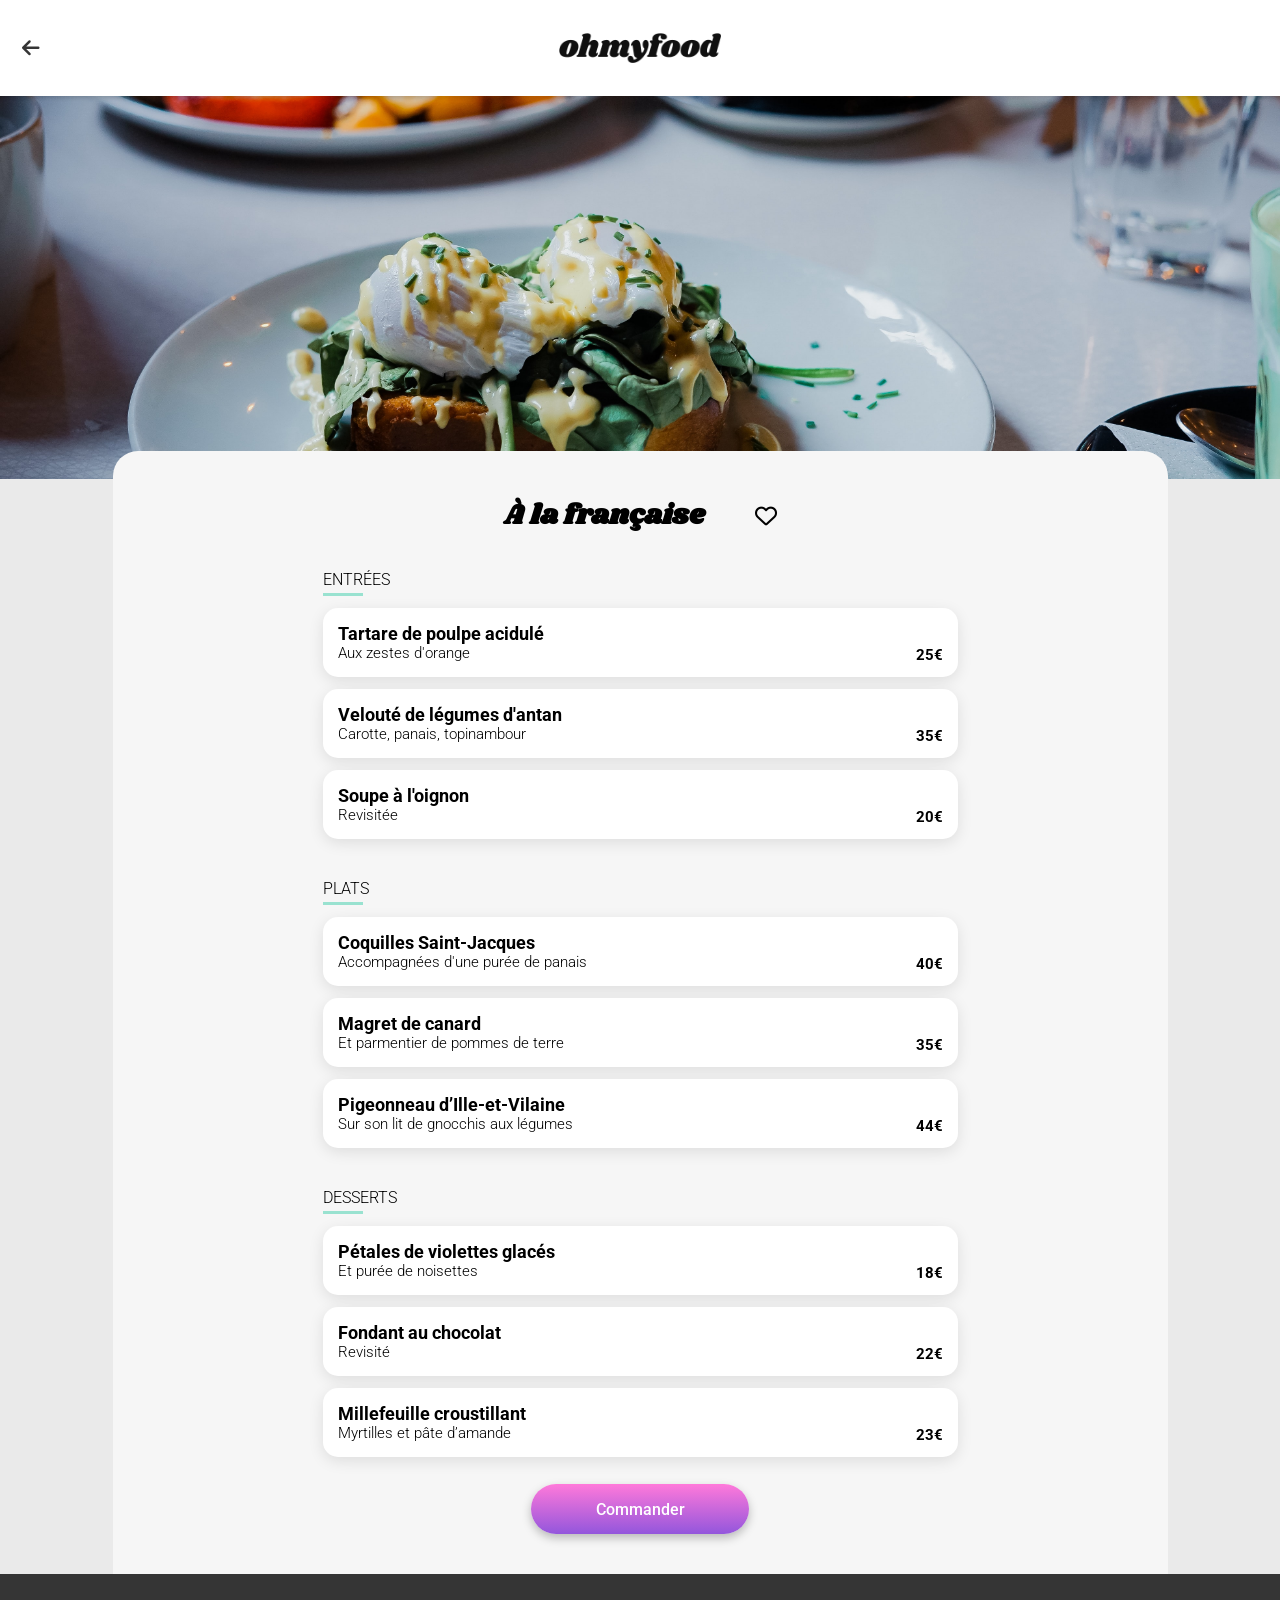
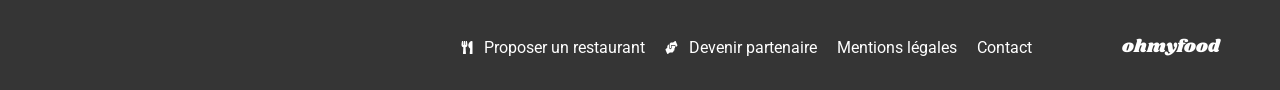
==== commit dcab139e: "style: mise à jour de la police d'écriture du menu à la Française" ====
--- a/a-la-française.html
+++ b/a-la-française.html
@@ -15,6 +15,7 @@
     <link href="https://fonts.googleapis.com/css2?family=Roboto:wght@300;500;700&amp;family=Shrikhand&amp;display=swap" rel="stylesheet">
     <link rel="stylesheet" href="https://cdnjs.cloudflare.com/ajax/libs/font-awesome/6.4.2/css/all.min.css" integrity="sha512-z3gLpd7yknf1YoNbCzqRKc4qyor8gaKU1qmn+CShxbuBusANI9QpRohGBreCFkKxLhei6S9CQXFEbbKuqLg0DA==" crossorigin="anonymous" referrerpolicy="no-referrer">  
     <link rel="stylesheet" href="../mon-nouveau-projet/style.css">
+    <link href="https://fonts.googleapis.com/css?family=Shrikhand" rel="stylesheet">
 </head>
 <body>
     <header class="top-bar">
--- a/style.css
+++ b/style.css
@@ -7,7 +7,7 @@
 
 /*=====mobile device======*/
 h1 {
-  font-family: "roboto" sans-serif;
+  font-family: "roboto", sans-serif;
   font-size: 24px;
   color: black;
   font-weight: 700;
@@ -58,19 +58,19 @@
   animation-fill-mode: forwards;
 }
 
+.loader_content {
+  display: flex;
+  flex-direction: column;
+  justify-content: center;
+  align-items: center;
+  width: 100%;
+  height: 100%;
+}
+
 anim-loader animation {
   width: 0px;
   height: 0px;
   opacity: 0;
-}
-
-.loader_content {
-  display: flex;
-  flex-direction: column;
-  justify-content: center;
-  align-items: center;
-  width: 100%;
-  height: 100%;
 }
 
 .loader_title {
@@ -189,6 +189,10 @@
   cursor: pointer;
 }
 
+.btn:hover::after {
+  opacity: 1;
+}
+
 .btn::after {
   content: "";
   border-radius: 25px;
@@ -204,10 +208,6 @@
   transition: opacity 300ms;
 }
 
-.btn:hover::after {
-  opacity: 1;
-}
-
 /*=================Section Fonctionnement===========*/
 .fonctionnement {
   background-color: white;
@@ -353,6 +353,10 @@
   left: 0px;
 }
 
+.fa-regular {
+  font-weight: 400;
+}
+
 .fa-heart {
   cursor: pointer;
   transition: color 0.3s ease, transform 0.3s ease;
@@ -361,10 +365,6 @@
 .fa-regular:hover {
   color: #9356DC;
   transform: scale(1.2);
-}
-
-.fa-regular {
-  font-weight: 400;
 }
 
 .heart-bloc .heart-gradient {
@@ -433,8 +433,6 @@
 }
 
 /*======Menu des restaurants=====*/
-/*la palette des gouts*/
-/*la note enchantée*/
 .top-bar {
   position: relative;
   background-color: white;
@@ -497,7 +495,6 @@
   padding: 0px;
   font-family: Shrikhand;
   font-size: 28px;
-  font-weight: 400;
 }
 
 .heart-bloc {
@@ -618,6 +615,10 @@
   margin-left: 18.5px;
 }
 
+.card:hover > .card_valid {
+  width: 59px;
+}
+
 .anim--2 {
   animation-delay: 400ms;
   animation-name: card-anim;
@@ -738,7 +739,6 @@
     padding-top: 30px;
     padding-bottom: 30px;
     width: auto;
-    margin: 10px;
   }
   .restaurant .rest-container {
     flex-direction: row;
@@ -762,6 +762,7 @@
     flex-direction: row;
     gap: 20px;
   }
+  /*Les restaurants*/
   .top-bar {
     height: 96px;
   }
@@ -775,6 +776,7 @@
     padding-top: 51px;
     padding-left: 210px;
     padding-right: 210px;
+    box-sizing: content-box;
   }
   .menu-container_title {
     justify-content: center;
@@ -784,6 +786,10 @@
     flex-direction: row-reverse;
     align-items: center;
     gap: 90px;
+  }
+  footer .footer_container {
+    flex-direction: row;
+    gap: 20px;
   }
   @keyframes rotation {
     0% {
